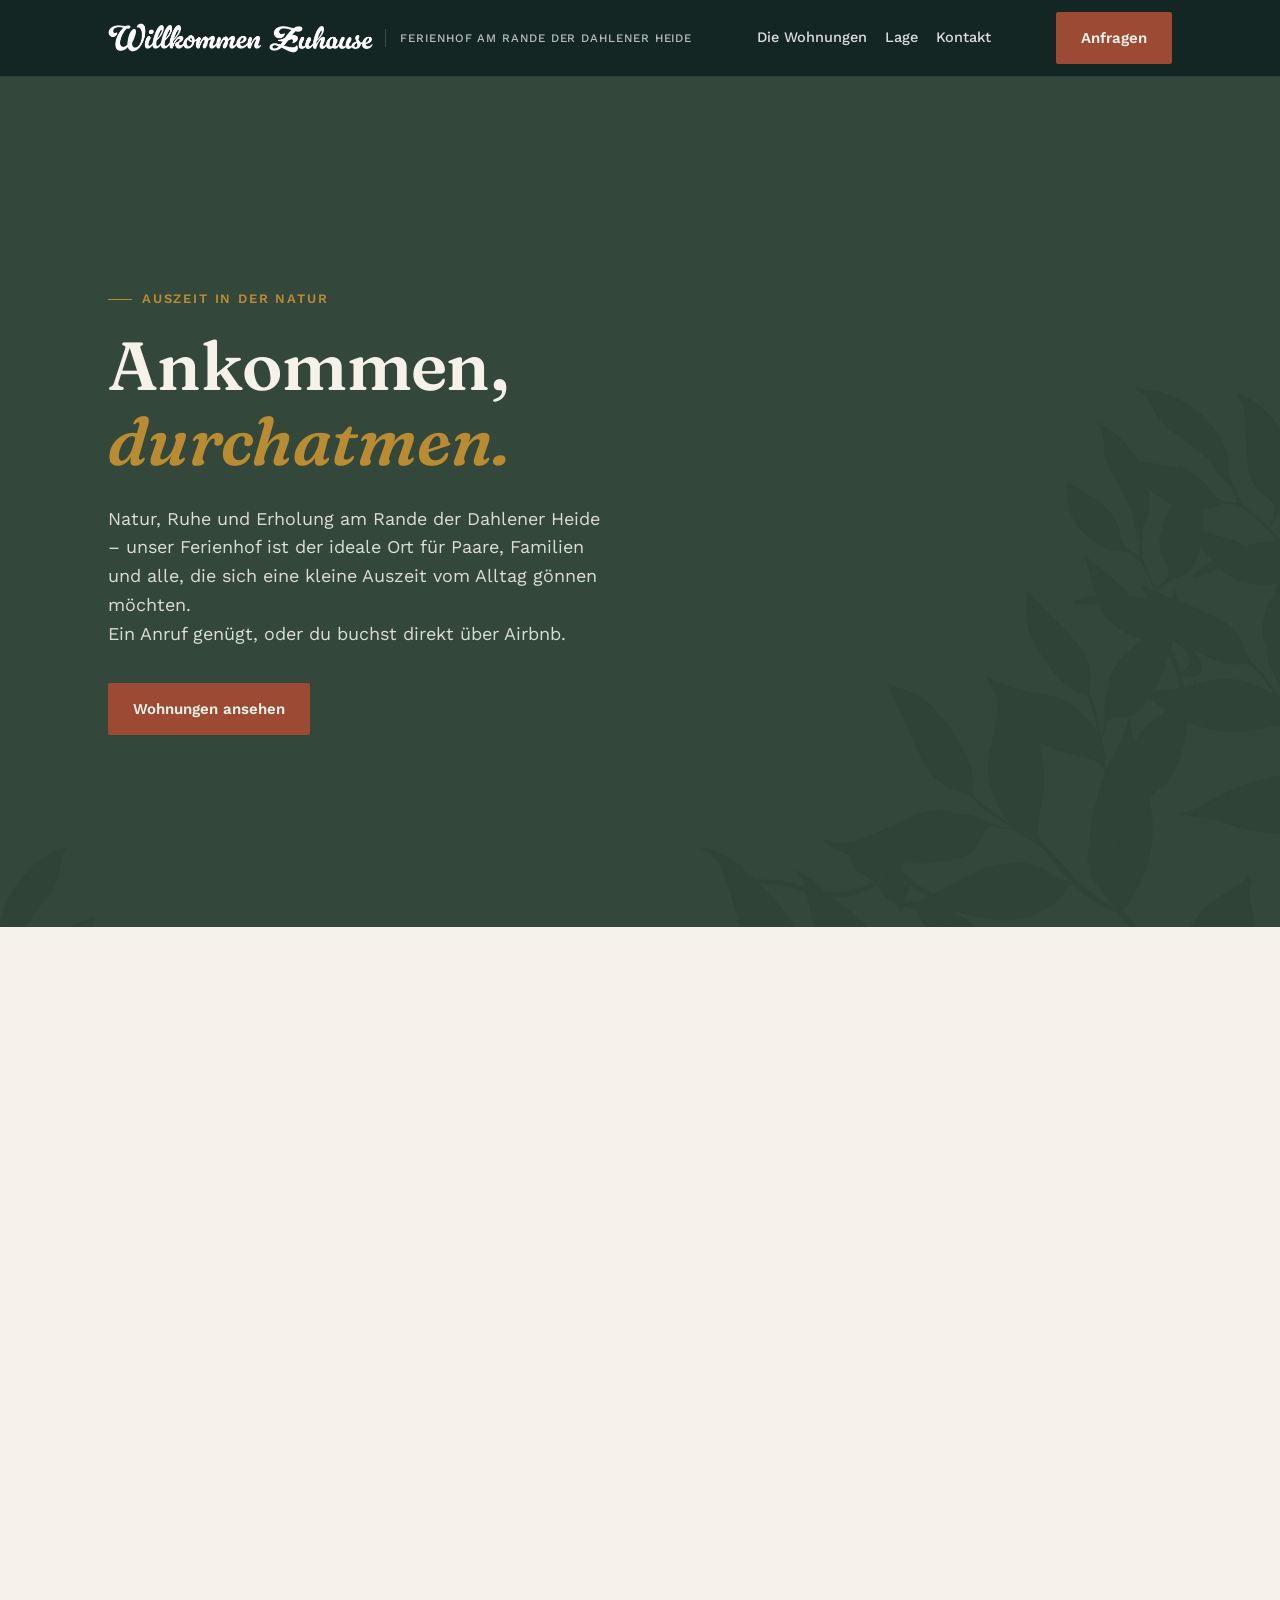
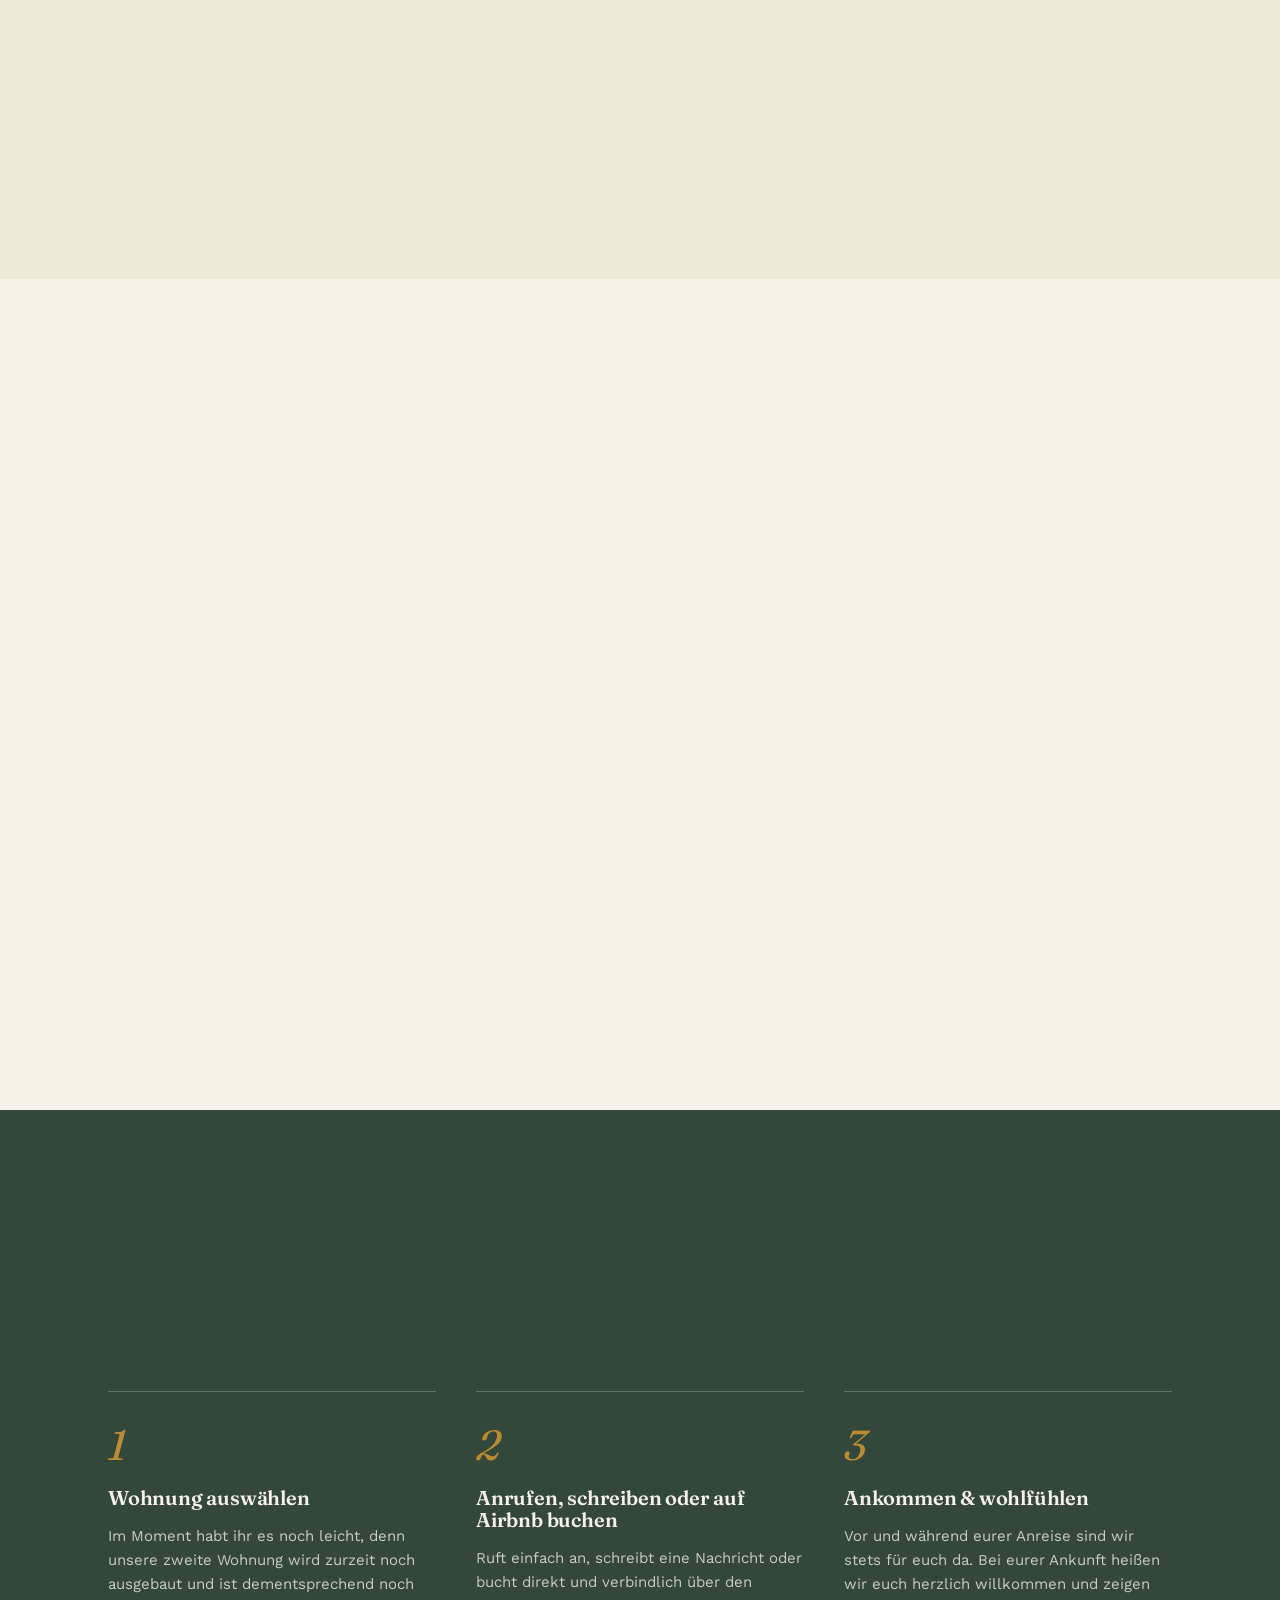
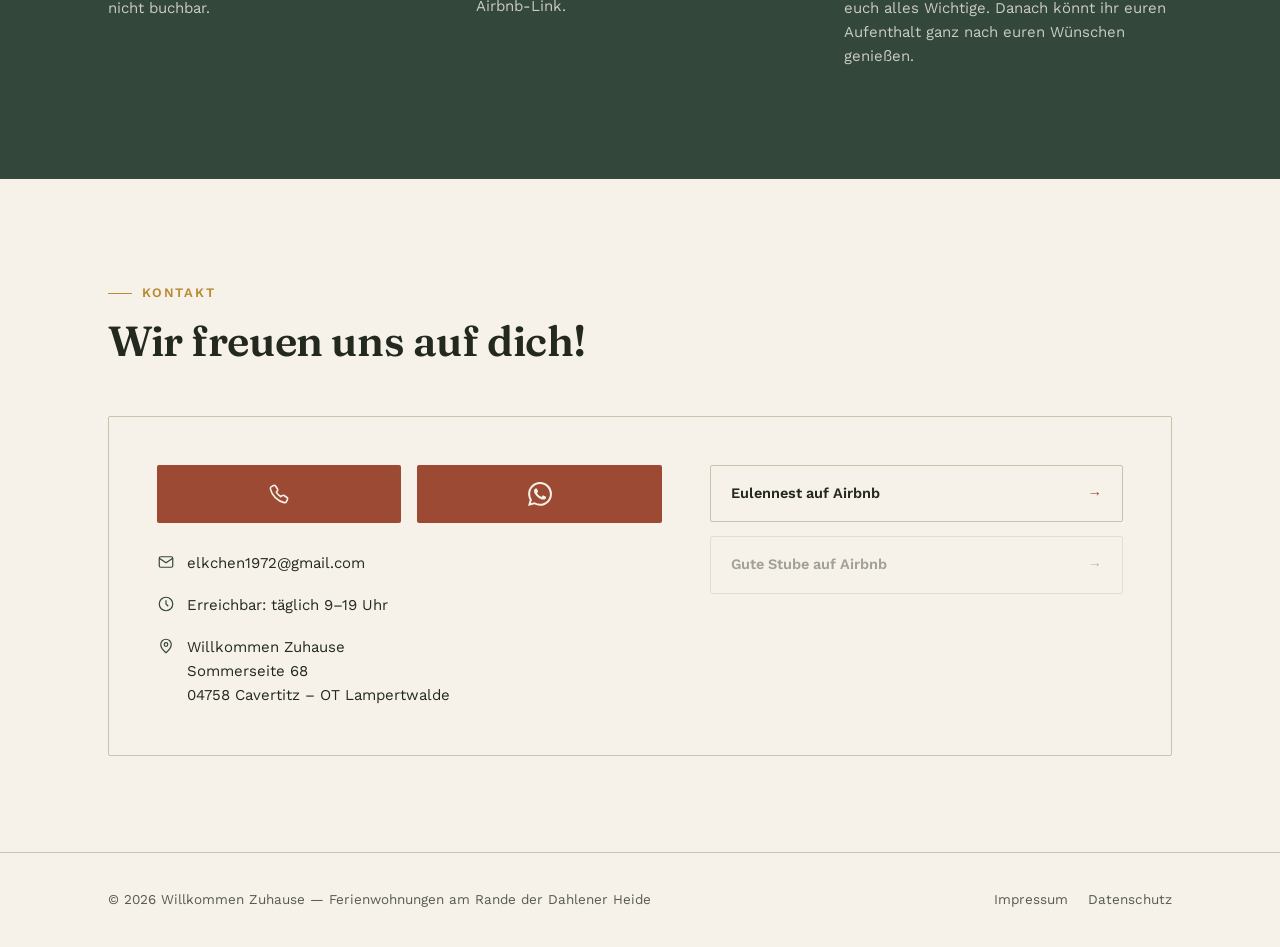
==== index.html @ 88c5a90c "Update index.html" ====
<!doctype html>
<html lang="de">
<head>
<meta charset="UTF-8">
<meta name="viewport" content="width=device-width, initial-scale=1">
<title>Willkommen Zuhause — Ferienhof am Rande der Dahlener Heide</title>
<meta name="description" content="Zwei ruhige Ferienwohnungen am Rande der Dahlener Heide. Anfrage per Telefon oder direkt auf Airbnb buchen.">
<link rel="stylesheet" href="styles.css">
<link rel="preload" as="image" href="leaf-pattern.png">
</head>
<body>

<header class="site-header">
  <div class="wrap">
    <a href="#top" class="brand">
      <img class="brand-mark" src="wz-logo-header.png" alt="Willkommen Zuhause">
      <span class="brand-sub">Ferienhof am Rande der Dahlener Heide</span>
    </a>
    <nav class="main-nav" id="mainNav">
      <a class="nav-link" href="#wohnungen">Die Wohnungen</a>
      <a class="nav-link" href="#umgebung">Lage</a>
      <a class="nav-link" href="#kontakt">Kontakt</a>
    </nav>
    <div class="header-cta">
      <a class="btn btn-primary" href="#kontakt">Anfragen</a>
      <button class="nav-toggle" id="navToggle" aria-label="Menü öffnen" aria-expanded="false" aria-controls="mainNav">
        <span></span><span></span><span></span>
      </button>
    </div>
  </div>
</header>

<section class="hero" id="top">
  <div class="wrap hero-inner">
    <span class="eyebrow">Auszeit in der Natur</span>
    <h1>Ankommen, <em>durchatmen.</em></h1>
    <p class="lead">Natur, Ruhe und Erholung am Rande der Dahlener Heide – unser Ferienhof ist der ideale Ort für Paare, Familien und alle, die sich eine kleine Auszeit vom Alltag gönnen möchten.
      <br> Ein Anruf genügt, oder du buchst direkt über Airbnb.</p>
    <div class="hero-actions">
      <a class="btn btn-primary" href="#wohnungen">Wohnungen ansehen</a>
      <!--
      <a class="btn btn-ghost on-dark" href="tel:+4915733249815">
  <svg
    width="24"
    height="24"
    viewBox="0 0 24 24"
    fill="none"
    stroke="currentColor"
    stroke-width="1.6"
    stroke-linecap="round"
    stroke-linejoin="round"
  >
    <path d="M6.6 3.5 4.4 4.6c-.8.4-1.2 1.3-1 2.2 1.5 6.8 7 12.3 13.8 13.8.9.2 1.8-.2 2.2-1l1.1-2.2a1.5 1.5 0 0 0-.5-1.9l-3-2a1.5 1.5 0 0 0-1.8.1l-1.4 1.1a12.5 12.5 0 0 1-4.5-4.5l1.1-1.4a1.5 1.5 0 0 0 .1-1.8l-2-3a1.5 1.5 0 0 0-1.9-.5Z"/>
  </svg>
</a>
      <a class="btn btn-ghost on-dark" href="https://wa.me/4915733249815" target="_blank">
  <svg
    width="24"
    height="24"
    viewBox="0 0 24 24"
    fill="none"
    stroke="currentColor"
    stroke-width="1.6"
    stroke-linecap="round"
    stroke-linejoin="round"
  >
    <path d="M20 11.5a8 8 0 0 1-11.8 7L4 20l1.5-4.2A8 8 0 1 1 20 11.5Z"/>
    <path d="M9 8.5c.3-.7.6-.7.9-.7h.3c.2 0 .4.1.5.4l.8 1.8c.1.3.1.5-.1.7l-.5.6c.5 1 1.3 1.8 2.3 2.3l.6-.5c.2-.2.4-.2.7-.1l1.8.8c.3.1.4.3.4.5v.3c0 .3 0 .6-.7.9-.4.2-.9.2-1.5 0-1.2-.4-2.4-1.2-3.4-2.2s-1.8-2.2-2.2-3.4c-.2-.6-.2-1.1 0-1.5Z"/>
  </svg>
</a>
      -->
    </div>
  </div>
  <div class="hero-pattern"></div>
</section>

<section id="story">
  <div class="wrap">
    <div class="story-text reveal">
      <span class="eyebrow">Über uns</span>
      <h2>Nah an der Natur, nah am Leben</h2>
      <p>
        Um 1900 ist dieser Dreiseithof im schönen Lampertswalde, am Rande der Dahlener Heide, erbaut worden. Mit viel Liebe zum Detail bewahren wir den ursprünglichen Charakter der alten Gemäuer und verbinden ihn behutsam mit den Annehmlichkeiten der heutigen Zeit.
        <br>Nach einem Spaziergang auf dem Jakobsweg, der direkt bei uns vorbeiführt, kannst du dich von unserer Lehmwandheizung aufwärmen lassen.
        <br>Fühlt euch bei uns in der Natur willkommen, begleitet unser Hofleben mit Hund, Katzen, Pferden, Hühnern und Gans Gretchen.
      </p>
      <p>
        Seit 2020 vermieten wir eine liebevoll eingerichtete Ferienwohnung am Rande der Dahlener Heide. Eine zweite Ferienwohnung befindet sich derzeit im Ausbau und wird schon bald ebenfalls für euch zur Verfügung stehen.
      </p>
    </div>

    <div class="hof-gallery reveal" data-gallery-id="hof">
      <a href="#" data-lightbox-index="0"><img src="hof-ponys_1.jpg" alt="Ponys"></a>
      <a href="#" data-lightbox-index="1"><img src="hof-kaninchen_1.jpg" alt="Wilhelm &amp; Ludwig"></a>
      <a href="#" data-lightbox-index="2"><img src="gans-apfelbaum.jpg" alt="Gretchen"></a>
      <a href="#" data-lightbox-index="3"><img src="hof-hahn_1.jpg" alt="Norbert"></a>
    </div>
<!--
    <div class="story-stats reveal">
      <div class="stat"><b>1</b><span>eigenständige Ferienwohnungen</span></div>
      <div class="stat"><b>[X]</b><span>Jahre Erfahrung als Gastgeber</span></div>
      <div class="stat"><b>10 Min.</b><span>zum Bahnhof</span></div>
      <div class="stat"><b>★ 4,9</b><span>Bewertung auf Airbnb</span></div>
    </div>
-->
  </div>
</section>

<section class="apartments" id="wohnungen">
  <div class="wrap">
    <div class="section-head reveal">
      <span class="eyebrow">Die Wohnungen</span>
      <h2>Wähle dein Zuhause auf Zeit</h2>
      <p>Beide Wohnungen sind unterschiedlich geschnitten und eingerichtet — lese kurz nach, welche besser zu deiner Reise passt.</p>
    </div>

    <!-- WOHNUNG 1 -->
   <div class="has-owl">
      <img class="owl-peek" data-src="eulennest_winken.gif" src="" alt="" aria-hidden="true">
      <article class="apt-card reveal">
      <div class="apt-grid">
        <div class="apt-gallery" data-gallery-id="apt1">
          <a href="#" data-lightbox-index="0"><img src="https://picsum.photos/seed/wohnung1a/700/900" alt="Wohnzimmer Wohnung 1 — Platzhalterfoto, bitte ersetzen"></a>
          <a href="#" data-lightbox-index="1"><img src="https://picsum.photos/seed/wohnung1b/500/440" alt="Küche Wohnung 1 — Platzhalterfoto, bitte ersetzen"></a>
          <a href="#" data-lightbox-index="2"><img src="https://picsum.photos/seed/wohnung1c/500/440" alt="Schlafzimmer Wohnung 1 — Platzhalterfoto, bitte ersetzen"></a>
        </div>
        <div class="apt-body">
          <div class="apt-name-row">
            <h3>Eulennest</h3>
            <!-- <span class="apt-tag">Ruhig gelegen</span> -->
          </div>
          <div class="apt-facts">
            <span class="apt-fact"><svg viewBox="0 0 24 24" fill="none" stroke="currentColor" stroke-width="1.6" stroke-linecap="round" stroke-linejoin="round">
  <path d="M18 7.5a7 7 0 0 0-4-1.25c-3.3 0-5.8 2.3-6.5 5.25H5"/>
  <path d="M5 12h7"/>
  <path d="M5 15h2.5c.7 2.95 3.2 5.25 6.5 5.25A7 7 0 0 0 18 19"/>
</svg>70 €/Nacht</span>
            <span class="apt-fact"><svg viewBox="0 0 24 24" fill="none" stroke-width="1.6"><rect x="3" y="3" width="18" height="18" rx="1"/></svg>[XX] m²</span>
            <span class="apt-fact"><svg viewBox="0 0 24 24" fill="none" stroke-width="1.6"><circle cx="12" cy="8" r="3.2"/><path d="M4 20c0-4.4 3.6-7 8-7s8 2.6 8 7"/></svg>bis zu 5 Gäste</span>
            <span class="apt-fact"><svg viewBox="0 0 24 24" fill="none" stroke-width="1.6"><path d="M3 18v-6a3 3 0 013-3h12a3 3 0 013 3v6"/><path d="M3 12V6M21 18v2M3 18v2"/></svg>2 Schlafzimmer</span>
          </div>
<p class="apt-desc">Beehrt unsere Hofeule Euphemia mit eurer Anwesenheit und kehrt ein in ihr kuscheliges Nest!<br><br>
            Auf 40 m² im ersten Obergeschoss erwartet euch das gemütliche Eulennest. Darin können idealerweise bis zu vier Personen ein behagliches Plätzchen finden und zur Ruhe kommen.
            Sollte sich noch ein kleiner Gast dazugesellen oder ein zusätzliches Schlafplätzchen benötigt werden, lassen sich nach Bedarf eine weitere Liege sowie ein Kinderbett aufstellen.<span class="desc-more" hidden><br>
            In unserer voll ausgestatteten Landhausküche findet ihr alles, was ihr für euren Aufenthalt braucht.
            Das Badezimmer verwöhnt euch mit einer begehbaren Dusche und wohlig warmer Fußbodenheizung.</span></p>
<button class="read-more" type="button" aria-expanded="false">Weiterlesen</button>
          <div class="apt-amenities">
            <span><svg viewBox="0 0 24 24" fill="none" stroke-width="1.6"><path d="M2 8.5a15 15 0 0120 0M5.5 12a10 10 0 0113 0M9 15.5a5 5 0 016 0"/><circle cx="12" cy="19" r="1"/></svg>WLAN</span>
            <span><svg viewBox="0 0 24 24" fill="none" stroke-width="1.6"><path d="M4 21V9l8-6 8 6v12"/><path d="M9 21v-6h6v6"/></svg>Eigene Küche</span>
            <span><svg viewBox="0 0 24 24" fill="none" stroke-width="1.6"><rect x="2" y="10" width="20" height="8" rx="2"/><circle cx="7" cy="18" r="1.6"/><circle cx="17" cy="18" r="1.6"/></svg>Parkplatz</span>
            <span><svg viewBox="0 0 24 24" fill="none" stroke-width="1.6"><path d="M12 20s-7-4.4-7-9.5A4.5 4.5 0 0112 7a4.5 4.5 0 017 3.5C19 15.6 12 20 12 20z"/></svg>Haustiere auf Anfrage</span>
          </div>
          <div class="apt-actions">
            <a class="btn btn-primary" href="#kontakt">Jetzt anfragen</a>
            <a class="btn btn-ghost" href="https://www.airbnb.at/rooms/1266450521807922156" target="_blank" rel="noopener">Auf Airbnb ansehen</a>
          </div>
               </div>
      </div>
      </article>
    </div>

    <!-- WOHNUNG 2 -->
    <article class="apt-card reveal">
      <div class="apt-grid">
        <div class="apt-gallery" data-gallery-id="apt2">
          <a href="#" data-lightbox-index="0"><img src="gute-stube_schlafzimmer_b.jpg" alt="Gute Stube - Schlafzimmer"></a>
          <a href="#" data-lightbox-index="1"><img src="gute-stube_wohnküche_b.jpg" alt="Gute Stube - Wohnküche"></a>
          <a href="#" data-lightbox-index="2"><img src="gute-stube_benni_1.jpg" alt="Gute Stube - Benni"></a>
        </div>
        <div class="apt-body">
          <div class="apt-name-row">
            <h3>Gute Stube</h3>
            <!-- <span class="apt-tag">Familienfreundlich</span> -->
          </div>
          <div class="apt-facts">
            <span class="apt-fact"><svg viewBox="0 0 24 24" fill="none" stroke-width="1.6"><rect x="3" y="3" width="18" height="18" rx="1"/></svg>[XX] m²</span>
            <span class="apt-fact"><svg viewBox="0 0 24 24" fill="none" stroke-width="1.6"><circle cx="12" cy="8" r="3.2"/><path d="M4 20c0-4.4 3.6-7 8-7s8 2.6 8 7"/></svg>bis zu [X] Gäste</span>
            <span class="apt-fact"><svg viewBox="0 0 24 24" fill="none" stroke-width="1.6"><path d="M3 18v-6a3 3 0 013-3h12a3 3 0 013 3v6"/><path d="M3 12V6M21 18v2M3 18v2"/></svg>[X] Schlafzimmer</span>
          </div>
          <p class="apt-desc">Hier im Erdgeschoss wird die Gute Stube entstehen, ehemalige Milchküche des Hofes.<br>
              In dieser Wohnung werdet ihr die ursprünglichen Gewölbe und Lehmdecken bestaunen und in vergangene Zeiten eintauchen können.</p>
          <!--
          <p>
            Taucht ein in die vergangenen Zeiten. 
Unser  großes Schlafzimmer, ebenfalls wie der Hof aus den Jahren um 1900, entführt euch in erholsame Nächte.
Am Morgen findet ihr euch im uriger Bad wieder, hier könnt ihr den Tag inmitten naturbelassener Schieferwände beginnen.
Die Wohnküche bietet viel Platz zum Kochen oder für ein einfaches Beisammensein.
Ein großes 120cm breites Bett sowie zwei 70cm breite Betten stehen euch im Kinderzimmer zur Verfügung.
          </p>
          -->
          <div class="apt-amenities">
            <span><svg viewBox="0 0 24 24" fill="none" stroke-width="1.6"><path d="M2 8.5a15 15 0 0120 0M5.5 12a10 10 0 0113 0M9 15.5a5 5 0 016 0"/><circle cx="12" cy="19" r="1"/></svg>WLAN</span>
            <span><svg viewBox="0 0 24 24" fill="none" stroke-width="1.6"><path d="M4 21V9l8-6 8 6v12"/><path d="M9 21v-6h6v6"/></svg>Eigene Küche</span>
            <span><svg viewBox="0 0 24 24" fill="none" stroke-width="1.6"><rect x="2" y="10" width="20" height="8" rx="2"/><circle cx="7" cy="18" r="1.6"/><circle cx="17" cy="18" r="1.6"/></svg>Parkplatz</span>
            <span><svg viewBox="0 0 24 24" fill="none" stroke-width="1.6"><path d="M4 4h16v12H4z"/><path d="M8 20h8M10 16v4M14 16v4"/></svg>TV</span>
          </div>
          <div class="apt-name-row">
            <span class="apt-tag">Bald verfügbar</span>
          </div>
          <!--
          <div class="apt-actions">
            <a class="btn btn-primary" href="tel:+49XXXXXXXXXX">Anrufen &amp; anfragen</a>
            <a class="btn btn-ghost" href="https://www.airbnb.de/rooms/XXXXXXXX" target="_blank" rel="noopener">Auf Airbnb ansehen</a>
          </div>
          -->
        </div>
      </div>
    </article>
  </div>
</section>

<section id="umgebung">
  <div class="wrap">
    <div class="section-head reveal">
      <span class="eyebrow">Lage</span>
      <h2>Was Gäste in der Nähe erwartet</h2>
      <p>Unser Ferienhof liegt idyllisch in Lampertswalde bei Cavertitz, am Rande der Dahlener Heide. Die ruhige ländliche Umgebung bietet viel Natur,
        schöne Spazier- und Radwege und zahlreiche Ausflugsziele für Familien, Naturfreunde und Kulturinteressierte.</p>
       <p>Die passenden Fahrräder stellen wir euch gerne zur Verfügung.
          So lässt sich die Umgebung bequem und entspannt mit dem Fahrrad erkunden.</p>
    </div>
    <div class="umgebung-list">
      <div class="umgebung-item reveal">
        <span class="num">Nah</span>
        <h3>Schlosspark Lampertswalde</h3>
        <p>Nur wenige Minuten mit dem Fahrrad vom Ferienhof entfernt befindet sich der Schlosspark Lampertswalde.
          Die gepflegte Parkanlage rund um den ehemaligen Rittersitz lädt zu einem gemütlichen Spaziergang ein.
          Ein Rundweg führt um den historischen Schlossteich. Im Park gibt es außerdem alte, beeindruckende Bäume und ein Burgcafé.</p>
      </div>
      <div class="umgebung-item reveal">
        <span class="num">Natur</span>
        <h3>Dahlener Heide & Radwege</h3>
        <p>Die Dahlener Heide beginnt praktisch vor der Haustür und bietet zahlreiche Möglichkeiten zum Wandern und Radfahren.
          Die Region verfügt über ein gut ausgebautes und ausgeschildertes Netz an Rad- und Wanderwegen.</p>
      </div>
      <div class="umgebung-item reveal">
        <span class="num">Anreise</span>
        <h3>Gut erreichbar</h3>
        <p>Unser Ferienhof ist gut mit Auto und öffentlichen Verkehrsmitteln erreichbar.
          Die Bushaltestelle befindet sich direkt vor der Tür, der Bahnhof Dahlen ist nur wenige Kilometer entfernt.
          Mit dem Auto erreichen Sie uns bequem über die A14, anschließend über die B6 bzw. B182 in Richtung Lampertswalde.
          Parkplätze stehen direkt am Ferienhof zur Verfügung.</p>
      </div>
    </div>
  </div>
</section>

<section class="steps">
  <div class="wrap">
    <div class="section-head reveal">
      <span class="eyebrow">So einfach geht's</span>
      <h2>Kein Formular, keine Wartezeit</h2>
      <p>Buchen läuft bei uns unkompliziert — auf einem von drei Wegen.</p>
    </div>
    <div class="step-row">
      <div class="step reveal">
        <div class="step-index">1</div>
        <h3>Wohnung auswählen</h3>
        <p>Im Moment habt ihr es noch leicht, denn unsere zweite Wohnung wird zurzeit noch ausgebaut und ist dementsprechend noch nicht buchbar.</p>
      </div>
      <div class="step reveal">
        <div class="step-index">2</div>
        <h3>Anrufen, schreiben oder auf Airbnb buchen</h3>
        <p>Ruft einfach an, schreibt eine Nachricht oder bucht direkt und verbindlich über den Airbnb-Link.</p>
      </div>
      <div class="step reveal">
        <div class="step-index">3</div>
        <h3>Ankommen &amp; wohlfühlen</h3>
        <p>Vor und während eurer Anreise sind wir stets für euch da. Bei eurer Ankunft heißen wir euch herzlich willkommen und zeigen euch alles Wichtige. Danach könnt ihr euren Aufenthalt ganz nach euren Wünschen genießen.</p>
      </div>
    </div>
  </div>
</section>

<section id="kontakt">
  <div class="wrap">
    <div class="section-head reveal">
      <span class="eyebrow">Kontakt</span>
      <h2>Wir freuen uns auf dich!</h2>
    </div>
    <div class="kontakt-box reveal">
      <div>
        <div class="kontakt-icons">
        <a class="btn btn-primary" href="tel:+4915733249815">
  <svg
    width="24"
    height="24"
    viewBox="0 0 24 24"
    fill="none"
    stroke="currentColor"
    stroke-width="1.6"
    stroke-linecap="round"
    stroke-linejoin="round"
    aria-hidden="true"
  >
    <path d="M6.6 3.5 4.4 4.6c-.8.4-1.2 1.3-1 2.2 1.5 6.8 7 12.3 13.8 13.8.9.2 1.8-.2 2.2-1l1.1-2.2a1.5 1.5 0 0 0-.5-1.9l-3-2a1.5 1.5 0 0 0-1.8.1l-1.4 1.1a12.5 12.5 0 0 1-4.5-4.5l1.1-1.4a1.5 1.5 0 0 0 .1-1.8l-2-3a1.5 1.5 0 0 0-1.9-.5Z"/>
  </svg>
</a>
        <a class="btn btn-primary" href="https://wa.me/4915733249815" target="_blank">
<svg width="24" height="24" viewBox="0 0 24 24" fill="currentColor">
    <path d="M17.472 14.382c-.297-.149-1.758-.867-2.03-.967-.273-.099-.471-.148-.67.15-.197.297-.767.966-.94 1.164-.173.199-.347.223-.644.075-.297-.15-1.255-.463-2.39-1.475-.883-.788-1.48-1.761-1.653-2.059-.173-.297-.018-.458.13-.606.134-.133.298-.347.446-.52.149-.174.198-.298.298-.497.099-.198.05-.371-.025-.52-.075-.149-.669-1.612-.916-2.207-.242-.579-.487-.5-.669-.51-.173-.008-.371-.01-.57-.01-.198 0-.52.074-.792.372-.272.297-1.04 1.016-1.04 2.479 0 1.462 1.065 2.875 1.213 3.074.149.198 2.096 3.2 5.077 4.487.709.306 1.262.489 1.694.625.712.227 1.36.195 1.871.118.571-.085 1.758-.719 2.006-1.413.248-.694.248-1.289.173-1.413-.074-.124-.272-.198-.57-.347m-5.421 7.403h-.004a9.87 9.87 0 01-5.031-1.378l-.361-.214-3.741.982.998-3.648-.235-.374a9.86 9.86 0 01-1.51-5.26c.001-5.45 4.436-9.884 9.888-9.884 2.64 0 5.122 1.03 6.988 2.898a9.825 9.825 0 012.893 6.994c-.003 5.45-4.437 9.884-9.885 9.884m8.413-18.297A11.815 11.815 0 0012.05 0C5.495 0 .16 5.335.157 11.892c0 2.096.547 4.142 1.588 5.945L.057 24l6.305-1.654a11.882 11.882 0 005.683 1.448h.005c6.554 0 11.89-5.335 11.893-11.893a11.821 11.821 0 00-3.48-8.413Z"/>
  </svg>
</a>
      </div>
        <div class="kontakt-detail">
          <svg viewBox="0 0 24 24" fill="none" stroke="#33473A" stroke-width="1.6"><rect x="3" y="5" width="18" height="14" rx="2"/><path d="M3 7l9 6 9-6"/></svg>
          <span>elkchen1972@gmail.com</span>
        </div>
        <div class="kontakt-detail">
          <svg viewBox="0 0 24 24" fill="none" stroke="#33473A" stroke-width="1.6"><circle cx="12" cy="12" r="9"/><path d="M12 7v5l3 3"/></svg>
          <span>Erreichbar: täglich 9–19 Uhr</span>
        </div>
        <div class="kontakt-detail">
          <svg viewBox="0 0 24 24" fill="none" stroke="#33473A" stroke-width="1.6"><path d="M12 21s-7-6-7-11a7 7 0 0114 0c0 5-7 11-7 11z"/><circle cx="12" cy="10" r="2.4"/></svg>
          <span>
            Willkommen Zuhause<br>
            Sommerseite 68<br>
            04758 Cavertitz – OT Lampertwalde
          </span>
        </div>
      </div>
      <div class="kontakt-airbnbs">
        <a class="airbnb-link" href="https://www.airbnb.at/rooms/1266450521807922156" target="_blank" rel="noopener">Eulennest auf Airbnb <span class="arrow">→</span></a>
        <a class="airbnb-link" href="https://www.airbnb.de/rooms/XXXXXXXX" target="_blank" rel="noopener" style="opacity:0.4; pointer-events:none; cursor:default;" aria-disabled="true">Gute Stube auf Airbnb <span class="arrow">→</span></a>
      </div>
    </div>
  </div>
</section>

<footer>
  <div class="wrap">
    <span>© <span id="year"></span> Willkommen Zuhause — Ferienwohnungen am Rande der Dahlener Heide</span>
    <nav>
      <a href="impressum.html">Impressum</a>
      <a href="datenschutz.html">Datenschutz</a>
    </nav>
  </div>
</footer>

<!-- Lightbox für die Foto-Galerien -->
<div class="lightbox" id="lightbox" aria-hidden="true">
  <button class="lightbox-close" id="lightboxClose" aria-label="Schließen">✕</button>
  <button class="lightbox-arrow lightbox-prev" id="lightboxPrev" aria-label="Vorheriges Bild">‹</button>
  <img class="lightbox-img" id="lightboxImg" src="" alt="">
  <button class="lightbox-arrow lightbox-next" id="lightboxNext" aria-label="Nächstes Bild">›</button>
  <div class="lightbox-counter" id="lightboxCounter"></div>
</div>

<script>
  // Bilder pro Wohnung für die Lightbox. Die ersten 3 entsprechen den Rasterbildern,
  // alle weiteren sind zusätzliche Fotos, die NUR beim Durchswipen in der Lightbox erscheinen.
  var galleryImages = {
    apt1: [
      "https://picsum.photos/seed/wohnung1a/1400/1000",
      "https://picsum.photos/seed/wohnung1b/1400/1000",
      "https://picsum.photos/seed/wohnung1c/1400/1000",
      "https://picsum.photos/seed/wohnung1d/1400/1000",
      "https://picsum.photos/seed/wohnung1e/1400/1000",
      "https://picsum.photos/seed/wohnung1f/1400/1000"
    ],
    apt2: [
      "gute-stube_schlafzimmer_b.jpg",
      "gute-stube_wohnküche_b.jpg",
      "gute-stube_benni_1.jpg",
      "gute-stube_schrank-mit-lampe_b.jpg",
      "gute-stube_dusche_b.jpg"
    ],
    hof: [
      "hof-ponys_1.jpg",
      "hof-kaninchen_1.jpg",
      "gans-apfelbaum.jpg",
      "hof-hahn_1.jpg",
      "hof-ponys_2.jpg",
      "huhn-apfelbaum.jpg"
    ]
  };
</script>
<script src="script.js"></script>
<script>document.getElementById('year').textContent = new Date().getFullYear();</script>
</body>
</html>
---- styles.css ----
/* ============================================================
   Willkommen Zuhause — Ferienwohnungen Website
   Farbpalette:
   --paper   #F6F2E9  warmes Off-White (Hintergrund)
   --ink     #23291F  tiefes Schiefergrün-Schwarz (Text)
   --forest  #33473A  dunkles Waldgrün (Flächen, Header)
   --gold    #B98B33  gedecktes Bernstein-Gold (Akzent)
   --brick   #9C4A34  gedeckter Ziegelrot-Ton (CTA)
   --line    #C9C2AF  Trennlinien
   Typografie: "Fraunces" (Display, charaktervoll) + "Work Sans" (Fließtext/Utility)
   ============================================================ */

@font-face {
  font-family: 'Fraunces';
  font-style: normal;
  font-display: swap;
  font-weight: 100 900;
  src: url('fonts/fraunces-latin-wght-normal.woff2') format('woff2-variations');
}
@font-face {
  font-family: 'Fraunces';
  font-style: italic;
  font-display: swap;
  font-weight: 100 900;
  src: url('fonts/fraunces-latin-wght-italic.woff2') format('woff2-variations');
}
@font-face {
  font-family: 'Work Sans';
  font-style: normal;
  font-display: swap;
  font-weight: 100 900;
  src: url('fonts/work-sans-latin-wght-normal.woff2') format('woff2-variations');
}

:root {
  --paper: #F6F2E9;
  --paper-dim: #EFE9DA;
  --ink: #23291F;
  --forest: #33473A;
  --forest-dark: #263329;
  --header-green: #142623;
  --header-text: #FFFFFF;
  --gold: #B98B33;
  --brick: #9C4A34;
  --brick-dark: #7E3B29;
  --line: #C9C2AF;
  --radius: 2px;
}

* { box-sizing: border-box; }

html {
  scroll-behavior: smooth;
  overflow-x: hidden;
  width: 100%;
}

body {
  overflow-x: hidden;
  width: 100%;
}

@media (prefers-reduced-motion: reduce) {
  html { scroll-behavior: auto; }
  * { animation: none !important; transition: none !important; }
}

body {
  margin: 0;
  background: var(--paper);
  color: var(--ink);
  font-family: 'Work Sans', sans-serif;
  font-size: 17px;
  line-height: 1.6;
  -webkit-font-smoothing: antialiased;
}

h1, h2, h3 {
  font-family: 'Fraunces', serif;
  font-weight: 600;
  line-height: 1.1;
  margin: 0 0 0.4em 0;
  letter-spacing: -0.01em;
}

a { color: inherit; }

img { max-width: 100%; display: block; }

.wrap {
  max-width: 1120px;
  margin: 0 auto;
  padding: 0 28px;
}

.eyebrow {
  font-family: 'Work Sans', sans-serif;
  font-weight: 600;
  font-size: 13px;
  letter-spacing: 0.14em;
  text-transform: uppercase;
  color: var(--gold);
  display: inline-flex;
  align-items: center;
  gap: 10px;
}
.eyebrow::before {
  content: "";
  width: 24px;
  height: 1px;
  background: var(--gold);
  display: inline-block;
}

/* ---------- Buttons ---------- */
.btn {
  display: inline-flex;
  align-items: center;
  gap: 10px;
  font-family: 'Work Sans', sans-serif;
  font-weight: 600;
  font-size: 15px;
  padding: 13px 24px;
  border-radius: var(--radius);
  border: 1px solid transparent;
  cursor: pointer;
  text-decoration: none;
  transition: transform 0.15s ease, background 0.15s ease, border-color 0.15s ease;
}
.btn:hover { transform: translateY(-1px); }
.btn-primary {
  background: var(--brick);
  color: var(--paper);
}
.btn-primary:hover { background: var(--brick-dark); }
.btn-ghost {
  background: transparent;
  border-color: currentColor;
  color: inherit;
}
.btn-ghost:hover { background: rgba(0,0,0,0.05); }
.btn-ghost.on-dark:hover { background: rgba(255,255,255,0.08); }

/* ---------- Header ---------- */
.site-header {
  position: sticky;
  top: 0;
  z-index: 50;
  background: var(--header-green);
  border-bottom: 1px solid rgba(255,255,255,0.1);
}
.site-header .wrap {
  display: flex;
  align-items: center;
  justify-content: space-between;
  height: 76px;
}
.brand {
  display: flex;
  align-items: center;
  gap: 12px;
  text-decoration: none;
  color: var(--header-text);
}
.brand-mark { height: 30px; width: auto; flex-shrink: 0; }
.brand-sub {
  font-family: 'Work Sans', sans-serif;
  font-weight: 500;
  font-size: 11.5px;
  letter-spacing: 0.08em;
  text-transform: uppercase;
  color: var(--header-text);
  opacity: 0.7;
  padding-left: 14px;
  border-left: 1px solid rgba(255,255,255,0.25);
  white-space: nowrap;
}
@media (max-width: 1100px) {
  .brand-sub { display: none; }
}
.header-cta { display: flex; align-items: center; gap: 14px; }

.nav-toggle {
  display: none;
  flex-direction: column;
  justify-content: center;
  gap: 5px;
  width: 34px;
  height: 34px;
  background: none;
  border: none;
  padding: 0;
  cursor: pointer;
  flex-shrink: 0;
}
.nav-toggle span {
  display: block;
  width: 100%;
  height: 2px;
  background: var(--header-text);
  border-radius: 2px;
  transition: transform 0.2s ease, opacity 0.2s ease;
}
.nav-toggle[aria-expanded="true"] span:nth-child(1) { transform: translateY(7px) rotate(45deg); }
.nav-toggle[aria-expanded="true"] span:nth-child(2) { opacity: 0; }
.nav-toggle[aria-expanded="true"] span:nth-child(3) { transform: translateY(-7px) rotate(-45deg); }

nav.main-nav {
  display: flex;
  align-items: center;
  gap: 18px;
}
nav.main-nav a.nav-link {
  font-size: 14.5px;
  font-weight: 500;
  text-decoration: none;
  color: var(--header-text);
  opacity: 0.85;
}
nav.main-nav a.nav-link:hover { opacity: 1; }

/* ---------- Mobiles Menü ---------- */
@media (max-width: 900px) {
  .nav-toggle { display: flex; }
  .header-cta .btn-primary { display: none; }

  nav.main-nav {
    position: absolute;
    top: 76px;
    left: 0;
    right: 0;
    background: var(--header-green);
    flex-direction: column;
    align-items: stretch;
    gap: 0;
    max-height: 0;
    overflow: hidden;
    border-bottom: 1px solid rgba(255,255,255,0.12);
    transition: max-height 0.28s ease;
  }
  nav.main-nav.is-open {
    max-height: 260px;
  }
  nav.main-nav a.nav-link {
    padding: 16px 28px;
    border-top: 1px solid rgba(255,255,255,0.08);
    opacity: 1;
  }
}

/* ---------- Hero ---------- */
.hero {
  position: relative;
  background: var(--forest);
  color: var(--paper);
  overflow: hidden;
}
.hero-inner {
  position: relative;
  z-index: 2;
  padding-top: 108px;
  padding-bottom: 96px;
}
.hero h1 {
  font-size: clamp(40px, 6vw, 68px);
  color: var(--paper);
  max-width: 15ch;
  margin-top: 18px;
}
.hero h1 em {
  font-style: italic;
  color: var(--gold);
}
.hero p.lead {
  max-width: 46ch;
  font-size: 18px;
  opacity: 0.88;
  margin: 20px 0 34px;
}
.hero .hero-actions { display: flex; gap: 14px; flex-wrap: wrap; }
/*.hero-actions .btn-primary {
  padding: 18px 34px;
  font-size: 16.5px;
}*/
.hero .eyebrow { color: var(--gold); }

/* ---------- Sections ---------- */
section { padding: 96px 0; }
@media (max-width: 640px) {
  section { padding: 64px 0; }
  .wrap { padding: 0 20px; }
    .hero { min-height: calc(100dvh - 76px); display: flex; align-items: center; }
  .hero-inner { padding-top: 32px; padding-bottom: 32px; }
  .hero .eyebrow { font-size: 12px; }
  .hero h1 { font-size: clamp(30px, 9vw, 40px); margin-top: 12px; }
  .hero p.lead { font-size: 15.5px; margin: 14px 0 22px; }
  .hero .hero-actions { gap: 10px; }
  .apt-body { padding: 28px 24px; }
  .kontakt-box { padding: 28px 22px; }
}
.section-head {
  max-width: 60ch;
  margin-bottom: 52px;
}
.section-head h2 { font-size: clamp(30px, 4vw, 42px); margin-top: 14px; }
.section-head p { font-size: 17px; opacity: 0.82; margin-top: 12px; }

.reveal {
  opacity: 0;
  transform: translateY(18px);
  transition: opacity 0.7s ease, transform 0.7s ease;
}
.reveal.is-visible { opacity: 1; transform: translateY(0); }

/* ---------- Intro / Story ---------- */
.story-text { max-width: 68ch; margin-bottom: 52px; }
.story-text h2 { margin-top: 14px; }
.story-text p { font-size: 17.5px; }

.hof-gallery {
  display: grid;
  grid-template-columns: repeat(4, 1fr);
  gap: 14px;
  margin-bottom: 56px;
}
.hof-gallery a {
  display: block;
  aspect-ratio: 1 / 1;
  overflow: hidden;
  border-radius: 2px;
  cursor: pointer;
}
.hof-gallery img {
  width: 100%;
  height: 100%;
  object-fit: cover;
  transition: transform 0.35s ease;
}
.hof-gallery a:hover img { transform: scale(1.05); }
@media (max-width: 760px) {
  .hof-gallery { grid-template-columns: repeat(2, 1fr); gap: 10px; }
}

.story-stats { display: grid; grid-template-columns: repeat(4, 1fr); gap: 24px; }
.stat { border-top: 1px solid var(--line); padding-top: 14px; }
.stat b { font-family: 'Fraunces', serif; font-size: 30px; display: block; color: var(--forest); }
.stat span { font-size: 13.5px; opacity: 0.75; }
@media (max-width: 760px) { .story-stats { grid-template-columns: 1fr 1fr; } }

/* ---------- Apartment cards ---------- */
.apartments { background: var(--paper-dim); }
.apt-card {
  background: var(--paper);
  border: 1px solid var(--line);
  border-radius: var(--radius);
  overflow: hidden;
  margin-bottom: 40px;
}
.apt-card:last-child { margin-bottom: 0; }
.apt-grid {
  display: grid;
  grid-template-columns: 1fr 1fr;
}
@media (max-width: 860px) { .apt-grid { grid-template-columns: 1fr; } }

.apt-gallery {
  display: grid;
  grid-template-columns: 1fr 1fr;
  grid-template-rows: 1fr 1fr;
  gap: 3px;
  background: var(--line);
  min-height: 340px;
}
.apt-gallery img { width: 100%; height: 100%; object-fit: cover; }
.apt-gallery a:first-child { grid-row: span 2; }
.apt-gallery a { cursor: pointer; }

/* ---------- Lightbox ---------- */
.lightbox {
  position: fixed;
  inset: 0;
  background: rgba(15, 20, 17, 0.95);
  display: flex;
  align-items: center;
  justify-content: center;
  z-index: 300;
  opacity: 0;
  pointer-events: none;
  transition: opacity 0.25s ease;
}
.lightbox.is-open {
  opacity: 1;
  pointer-events: auto;
}
.lightbox-img {
  max-width: 88vw;
  max-height: 82vh;
  object-fit: contain;
  border-radius: 2px;
  box-shadow: 0 20px 60px rgba(0,0,0,0.5);
}
.lightbox-close,
.lightbox-arrow {
  position: absolute;
  background: rgba(255,255,255,0.08);
  border: 1px solid rgba(255,255,255,0.3);
  color: var(--paper);
  cursor: pointer;
  border-radius: 50%;
  display: flex;
  align-items: center;
  justify-content: center;
  transition: background 0.15s ease;
}
.lightbox-close:hover,
.lightbox-arrow:hover { background: rgba(255,255,255,0.18); }
.lightbox-close {
  top: 20px;
  right: 20px;
  width: 42px;
  height: 42px;
  font-size: 18px;
}
.lightbox-arrow {
  top: 50%;
  transform: translateY(-50%);
  width: 50px;
  height: 50px;
  font-size: 28px;
}
.lightbox-prev { left: 16px; }
.lightbox-next { right: 16px; }
.lightbox-counter {
  position: absolute;
  bottom: 22px;
  left: 50%;
  transform: translateX(-50%);
  color: var(--paper);
  font-family: 'Work Sans', sans-serif;
  font-size: 13.5px;
  letter-spacing: 0.05em;
  opacity: 0.8;
}
@media (max-width: 640px) {
  .lightbox-arrow { display: none; }
}

.apt-body { padding: 36px 40px; display: flex; flex-direction: column; }
.apt-name-row { display: flex; align-items: baseline; justify-content: space-between; gap: 12px; flex-wrap: wrap; }
.apt-body h3 { font-size: 27px; }
.apt-tag {
  display: inline-flex;
  align-items: center;
  font-size: 15px;
  font-weight: 600;
  color: var(--brick);
  border: 1px solid var(--brick);
  border-radius: var(--radius);
  padding: 13px 24px;
  white-space: nowrap;
  flex-shrink: 0;
}
.apt-facts {
  display: flex;
  flex-wrap: wrap;
  gap: 18px;
  margin: 18px 0 6px;
  padding: 16px 0;
  border-top: 1px solid var(--line);
  border-bottom: 1px solid var(--line);
}
.apt-fact { display: flex; align-items: center; gap: 8px; font-size: 14.5px; }
.apt-fact svg { width: 18px; height: 18px; stroke: var(--forest); flex-shrink: 0; }
.apt-desc { font-size: 15.5px; opacity: 0.88; margin: 18px 0; }
.apt-amenities { display: flex; flex-wrap: wrap; gap: 10px 18px; margin-bottom: 22px; }
.apt-amenities span { font-size: 13.5px; display: flex; align-items: center; gap: 6px; opacity: 0.85; }
.apt-amenities svg { width: 15px; height: 15px; stroke: var(--gold); }
.apt-actions { display: flex; gap: 12px; margin-top: auto; flex-wrap: wrap; }

/* ---------- Umgebung ---------- */
.umgebung-list { display: grid; grid-template-columns: repeat(3, 1fr); gap: 30px; }
@media (max-width: 860px) { .umgebung-list { grid-template-columns: 1fr; } }
.umgebung-item .num {
  font-family: 'Fraunces', serif;
  font-style: italic;
  font-size: 15px;
  color: var(--gold);
}
.umgebung-item h3 { font-size: 20px; margin-top: 6px; }
.umgebung-item p { font-size: 15px; opacity: 0.8; }

/* ---------- Ablauf / Steps ---------- */
.steps { background: var(--forest); color: var(--paper); }
.steps .section-head p { opacity: 0.75; }
.steps .eyebrow { color: var(--gold); }
.step-row { display: grid; grid-template-columns: repeat(3, 1fr); gap: 40px; }
@media (max-width: 860px) { .step-row { grid-template-columns: 1fr; } }
.step { border-top: 1px solid rgba(246,242,233,0.25); padding-top: 20px; }
.step .step-index { font-family: 'Fraunces', serif; font-style: italic; font-size: 42px; color: var(--gold); }
.step h3 { font-size: 20px; margin-top: 8px; color: var(--paper); }
.step p { font-size: 15px; opacity: 0.78; }

/* ---------- Kontakt ---------- */
.kontakt-box {
  background: var(--paper);
  border: 1px solid var(--line);
  border-radius: var(--radius);
  padding: 48px;
  display: grid;
  grid-template-columns: 1.1fr 0.9fr;
  gap: 48px;
}
@media (max-width: 860px) { .kontakt-box { grid-template-columns: 1fr; padding: 32px; } }
.kontakt-phone {
  font-family: 'Fraunces', serif;
  font-size: clamp(32px, 5vw, 46px);
  color: var(--forest);
  text-decoration: none;
  display: inline-block;
}
.kontakt-detail { display: flex; gap: 12px; margin-top: 18px; font-size: 15px; }
.kontakt-detail svg { width: 18px; height: 18px; stroke: var(--forest); flex-shrink: 0; margin-top: 2px; }
.kontakt-airbnbs { display: flex; flex-direction: column; gap: 14px; }
.airbnb-link {
  border: 1px solid var(--line);
  border-radius: var(--radius);
  padding: 16px 20px;
  display: flex;
  justify-content: space-between;
  align-items: center;
  text-decoration: none;
  color: var(--ink);
  font-weight: 600;
  font-size: 14.5px;
}
.airbnb-link:hover { border-color: var(--forest); }
.airbnb-link span.arrow { color: var(--brick); }

/* ---------- Footer ---------- */
footer {
  border-top: 1px solid var(--line);
  padding: 36px 0;
}
footer .wrap {
  display: flex;
  justify-content: space-between;
  align-items: center;
  flex-wrap: wrap;
  gap: 14px;
  font-size: 13.5px;
  opacity: 0.75;
}
footer nav { display: flex; gap: 20px; }
footer a { text-decoration: none; }
footer a:hover { text-decoration: underline; }

/* ---------- Legal pages ---------- */
.legal-page { padding-top: 72px; padding-bottom: 100px; }
.legal-page h1 { font-size: clamp(26px, 8vw, 36px); overflow-wrap: break-word; hyphens: auto; }
.legal-page h2 { font-size: 20px; margin-top: 40px; }
.legal-page p, .legal-page li { font-size: 15.5px; opacity: 0.88; }
.legal-page .placeholder {
  background: #FFF6E0;
  border: 1px dashed var(--gold);
  padding: 3px 8px;
  border-radius: 3px;
  font-weight: 600;
  color: var(--brick-dark);
}
.kontakt-icons {
  display: flex;
  gap: 16px;
  margin-bottom: 28px;
}
.kontakt-icons .btn {
  padding: 16px 30px;
  flex: 1;
  justify-content: center;
}
@media (max-width: 640px) {
  .kontakt-icons {
    gap: 16px;
    margin-bottom: 30px;
  }
  .kontakt-icons .btn {
    flex: 1;
    justify-content: center;
  }
}
img {
  -webkit-user-select: none;
  user-select: none;
  -webkit-touch-callout: none;
} 
.has-owl { position: relative; margin-bottom: 40px; }
.owl-peek {
    opacity: 0;
    position: absolute;
    top: -149px;
    left: 73%;
    transform: translateX(-50%);
    width: 150px;
    height: 150px;
    object-fit: contain;
    z-index: 5;
    pointer-events: none;
}
@media (max-width: 640px) {
  .owl-peek { width: 120px; height: 120px; top: -118px; }
}
.hero-pattern {
  position: absolute;
  inset: 0;
  background-image: url('leaf-pattern.png');
  background-repeat: no-repeat;
  background-size: cover;
  background-position: center;
  opacity: 0.5;
  z-index: 1;
  pointer-events: none;
}

.read-more {
  align-self: flex-start;
  background: none;
  border: none;
  padding: 0;
  margin: -6px 0 28px;
  font-family: inherit;
  font-size: 14.5px;
  font-weight: 600;
  color: var(--brick);
  text-decoration: underline;
  text-decoration-thickness: 1px;
  text-underline-offset: 4px;
  cursor: pointer;
}
.read-more:hover { color: var(--brick-dark); }
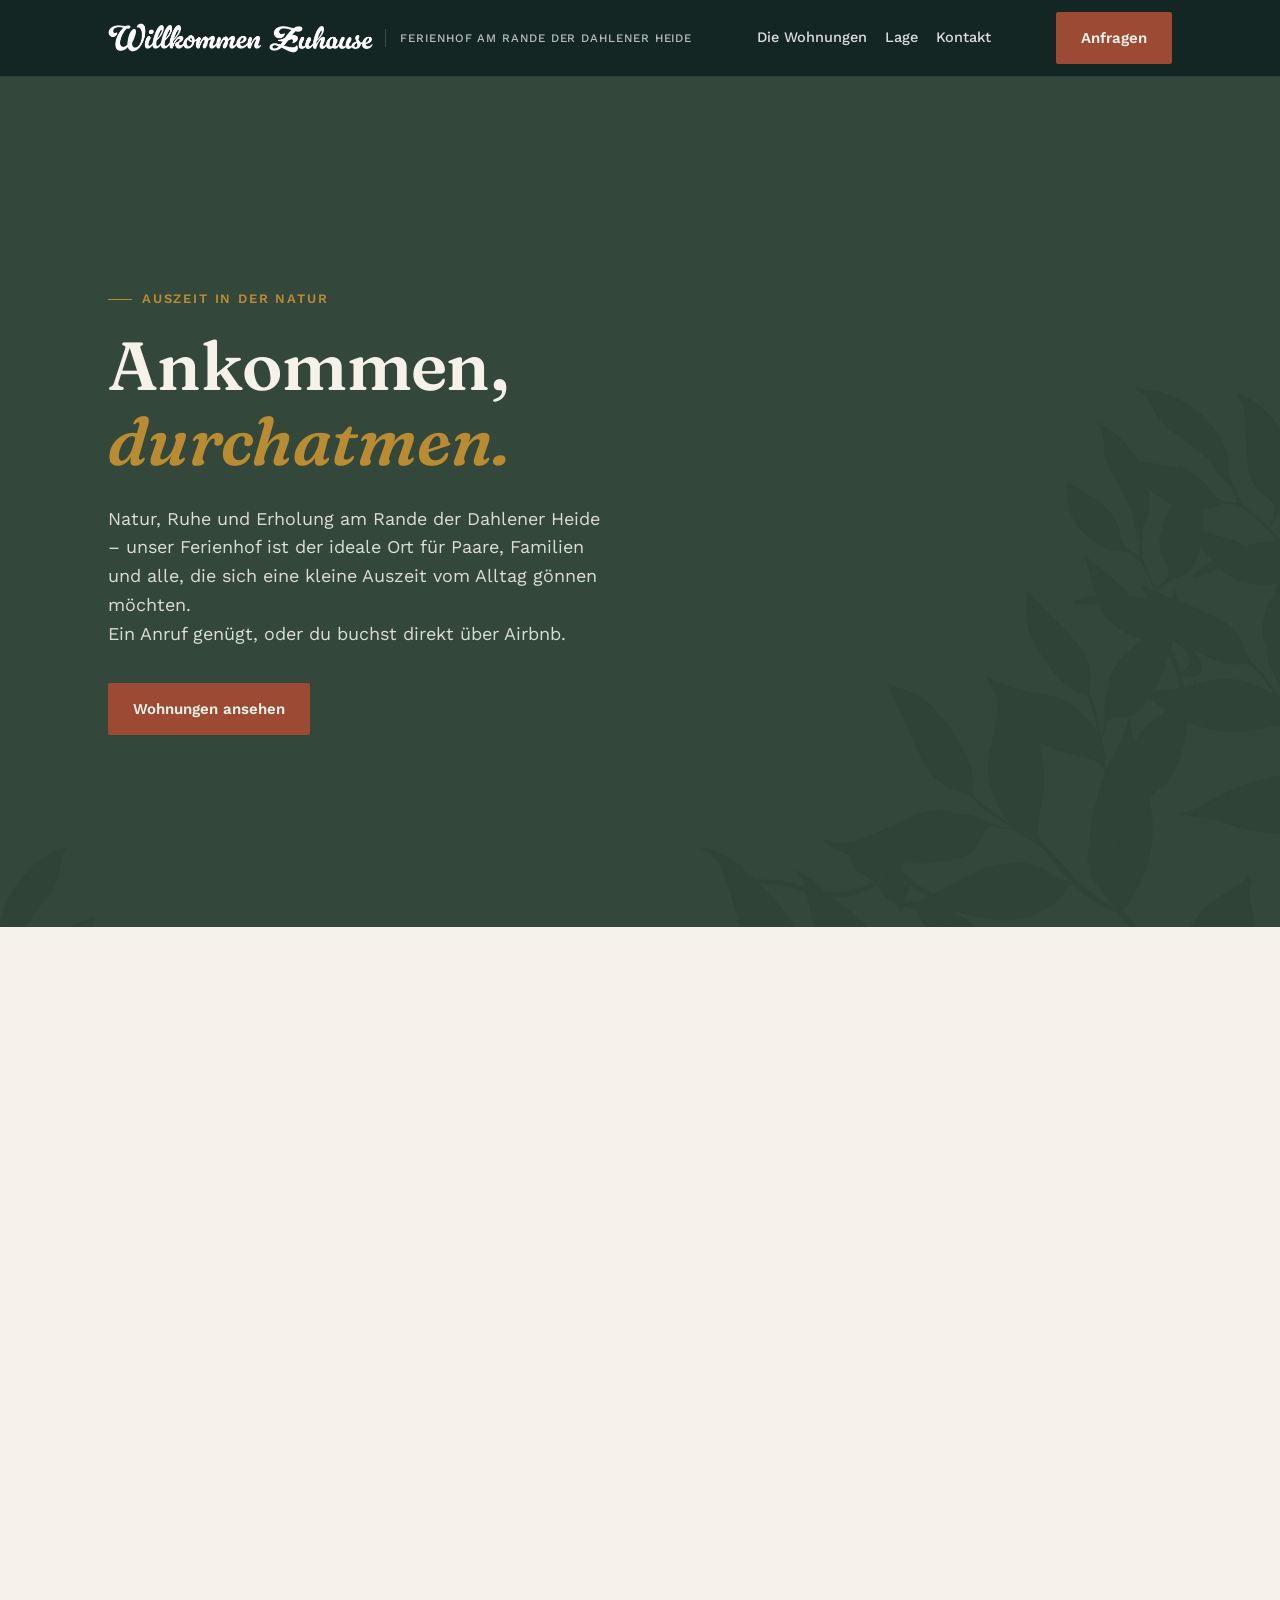
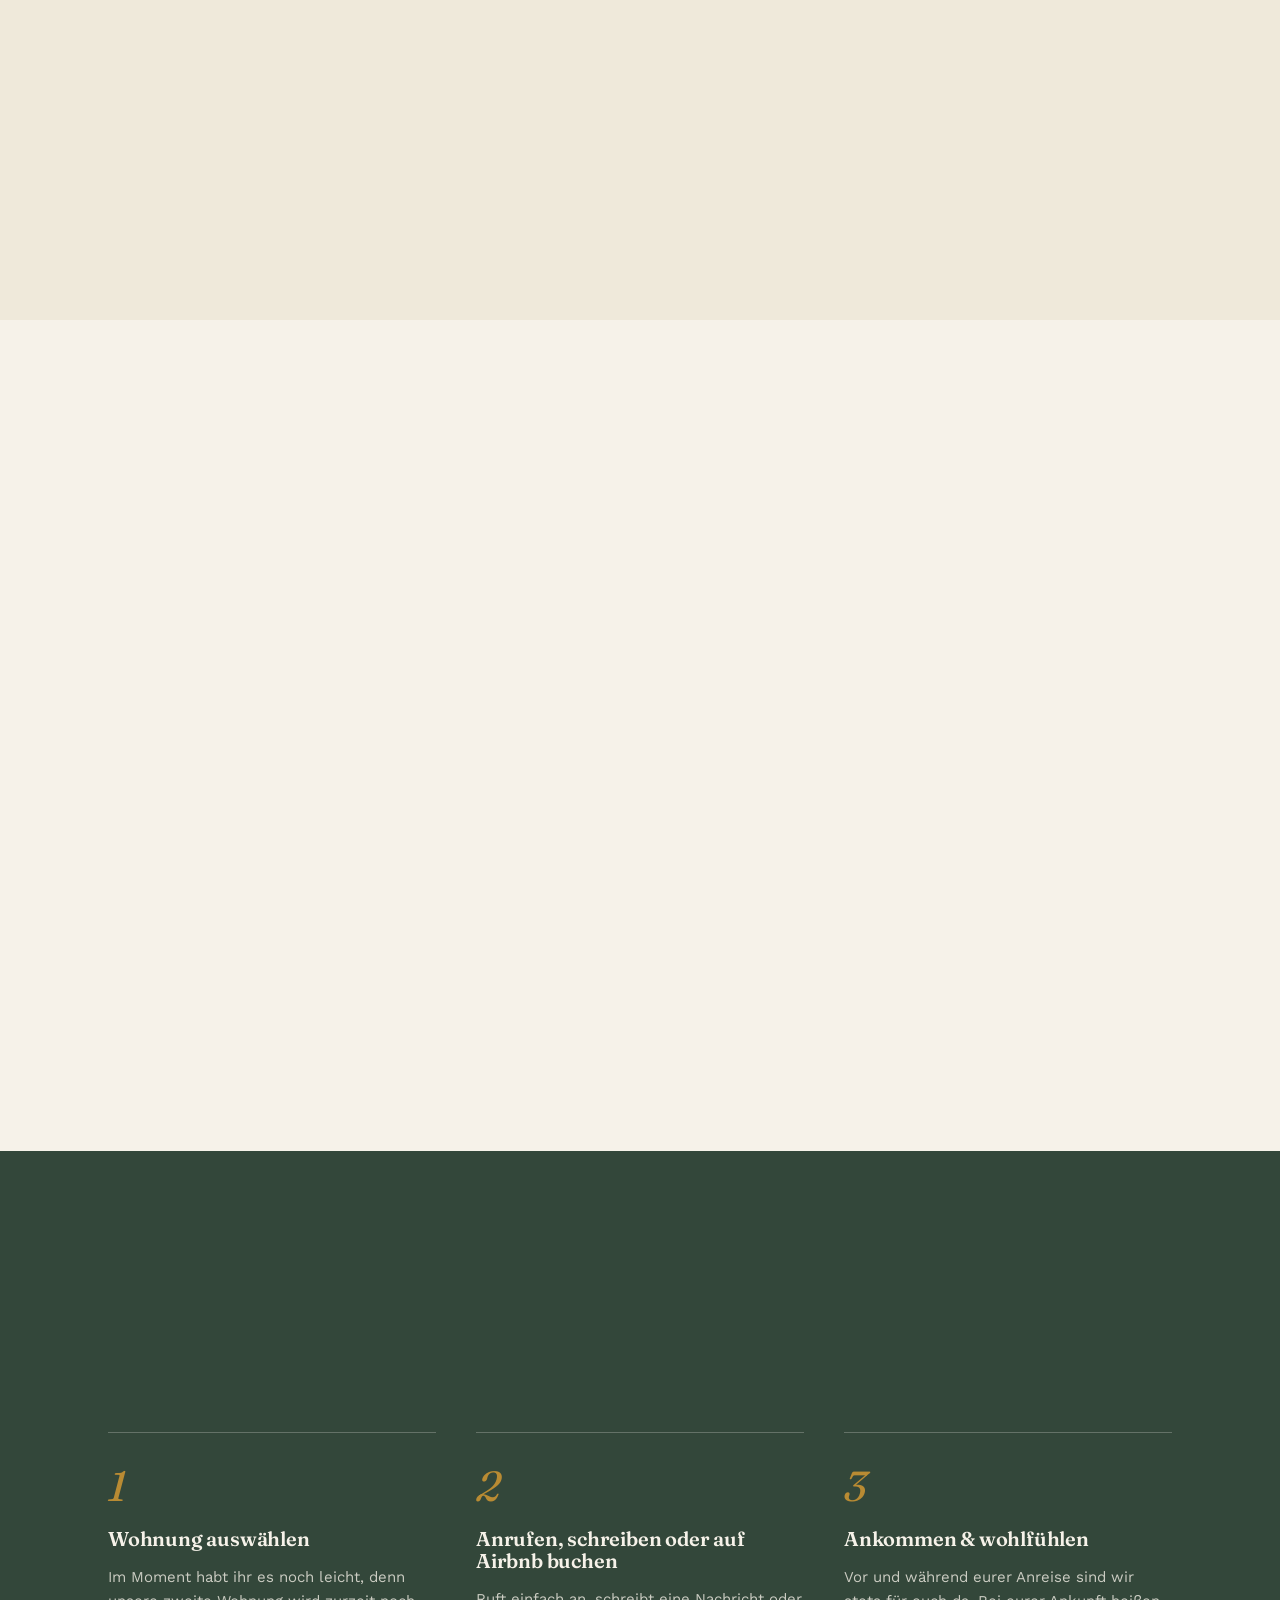
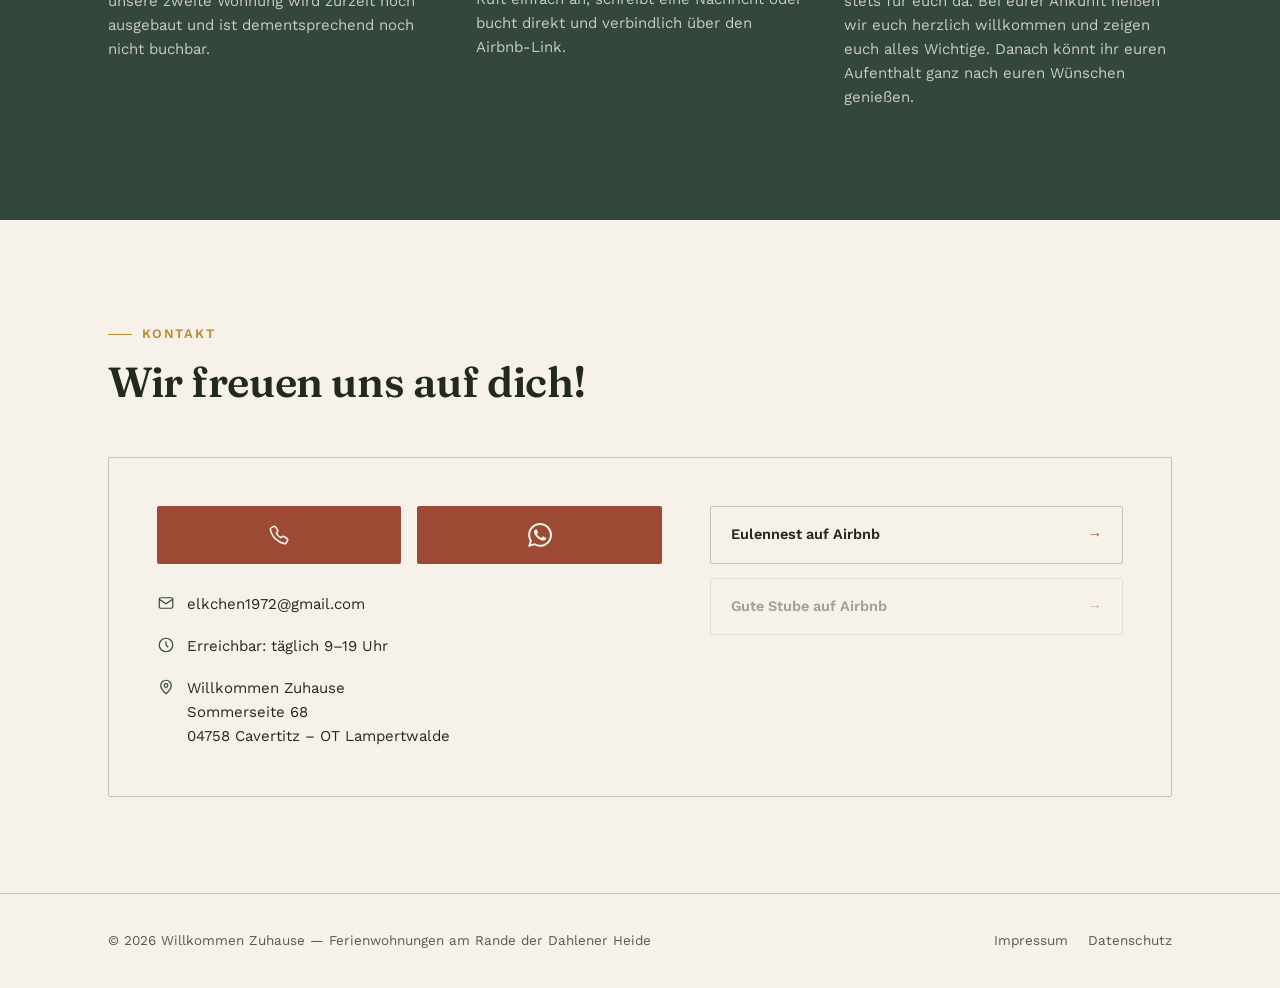
==== commit bc8ece82: "Update apartment facts and pricing in index.html" ====
--- a/index.html
+++ b/index.html
@@ -174,9 +174,14 @@
             <!-- <span class="apt-tag">Familienfreundlich</span> -->
           </div>
           <div class="apt-facts">
-            <span class="apt-fact"><svg viewBox="0 0 24 24" fill="none" stroke-width="1.6"><rect x="3" y="3" width="18" height="18" rx="1"/></svg>[XX] m²</span>
-            <span class="apt-fact"><svg viewBox="0 0 24 24" fill="none" stroke-width="1.6"><circle cx="12" cy="8" r="3.2"/><path d="M4 20c0-4.4 3.6-7 8-7s8 2.6 8 7"/></svg>bis zu [X] Gäste</span>
-            <span class="apt-fact"><svg viewBox="0 0 24 24" fill="none" stroke-width="1.6"><path d="M3 18v-6a3 3 0 013-3h12a3 3 0 013 3v6"/><path d="M3 12V6M21 18v2M3 18v2"/></svg>[X] Schlafzimmer</span>
+             <span class="apt-fact"><svg viewBox="0 0 24 24" fill="none" stroke="currentColor" stroke-width="1.6" stroke-linecap="round" stroke-linejoin="round">
+              <path d="M18 7.5a7 7 0 0 0-4-1.25c-3.3 0-5.8 2.3-6.5 5.25H5"/>
+              <path d="M5 12h7"/>
+              <path d="M5 15h2.5c.7 2.95 3.2 5.25 6.5 5.25A7 7 0 0 0 18 19"/>
+            </svg>80 €/Nacht</span>
+            <span class="apt-fact"><svg viewBox="0 0 24 24" fill="none" stroke-width="1.6"><rect x="3" y="3" width="18" height="18" rx="1"/></svg>63 m²</span>
+            <span class="apt-fact"><svg viewBox="0 0 24 24" fill="none" stroke-width="1.6"><circle cx="12" cy="8" r="3.2"/><path d="M4 20c0-4.4 3.6-7 8-7s8 2.6 8 7"/></svg>bis zu 5 Gäste</span>
+            <span class="apt-fact"><svg viewBox="0 0 24 24" fill="none" stroke-width="1.6"><path d="M3 18v-6a3 3 0 013-3h12a3 3 0 013 3v6"/><path d="M3 12V6M21 18v2M3 18v2"/></svg>2 Schlafzimmer</span>
           </div>
           <p class="apt-desc">Hier im Erdgeschoss wird die Gute Stube entstehen, ehemalige Milchküche des Hofes.<br>
               In dieser Wohnung werdet ihr die ursprünglichen Gewölbe und Lehmdecken bestaunen und in vergangene Zeiten eintauchen können.</p>
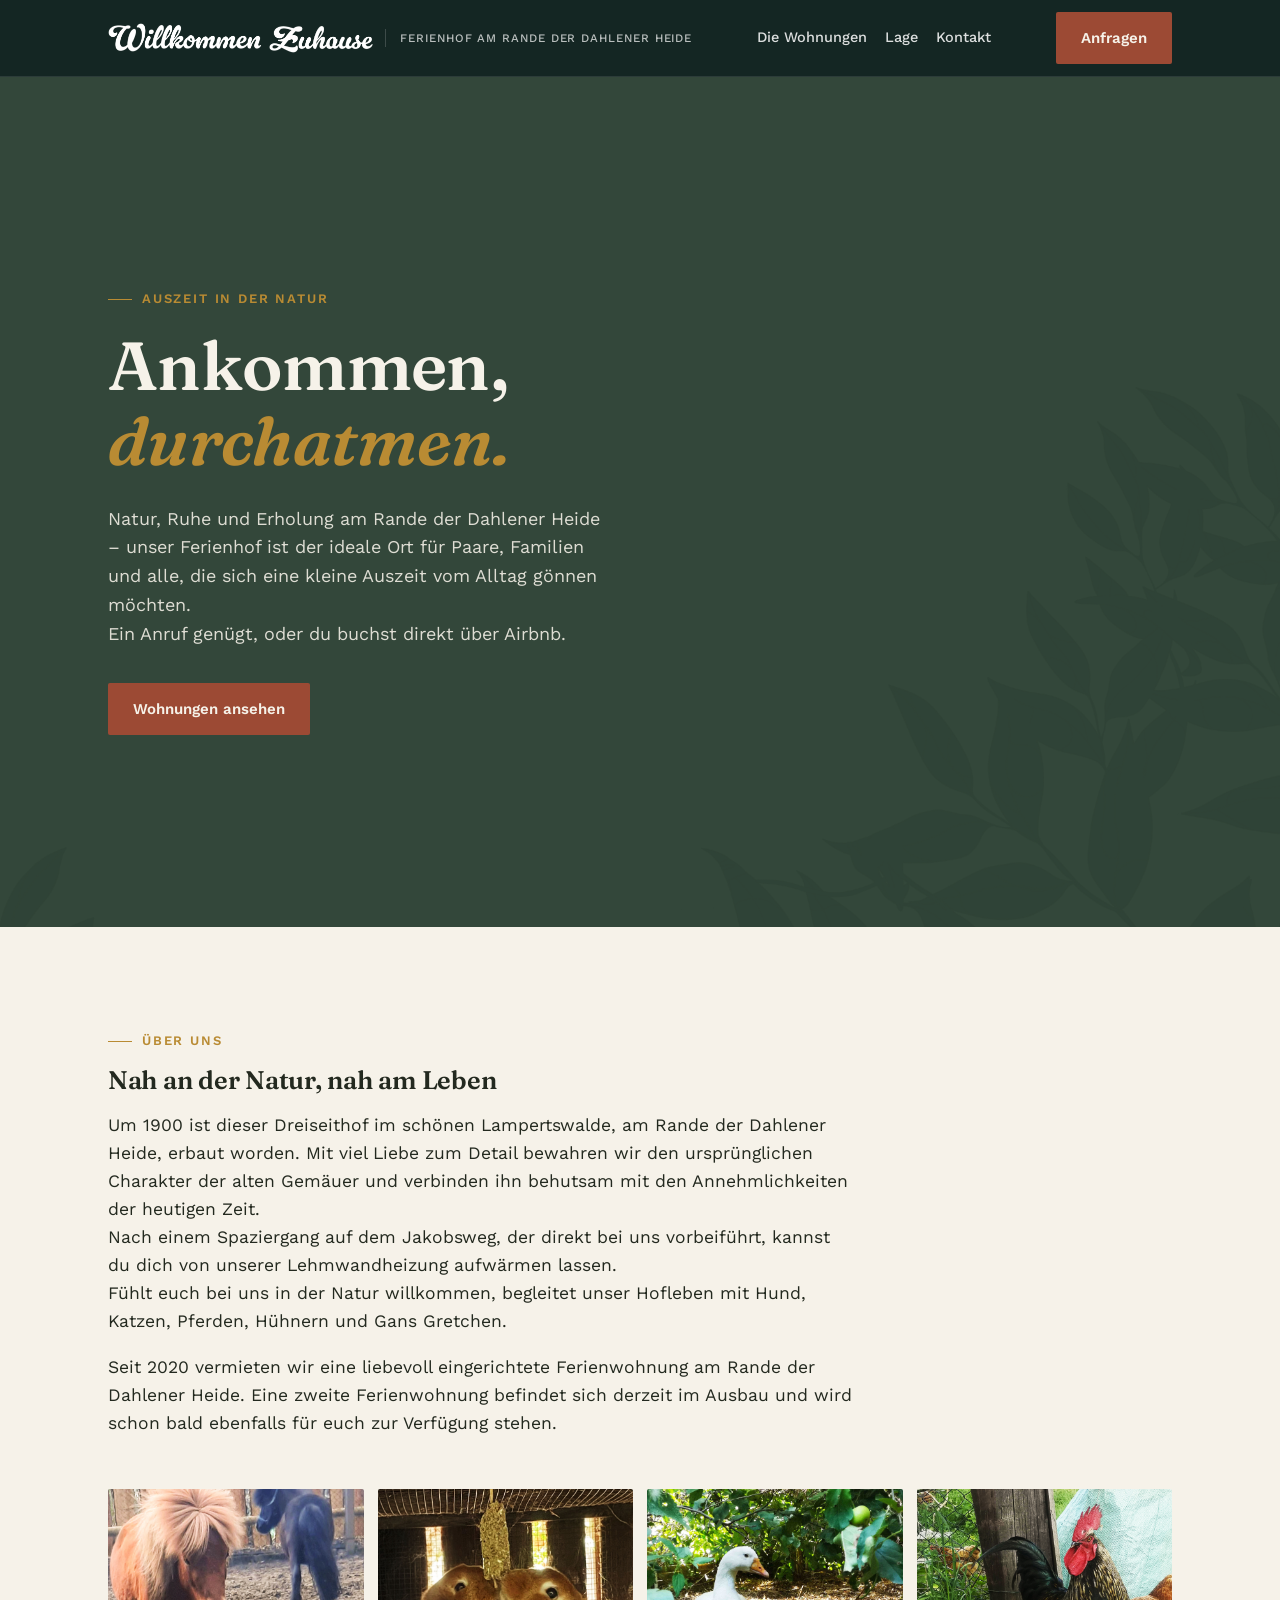
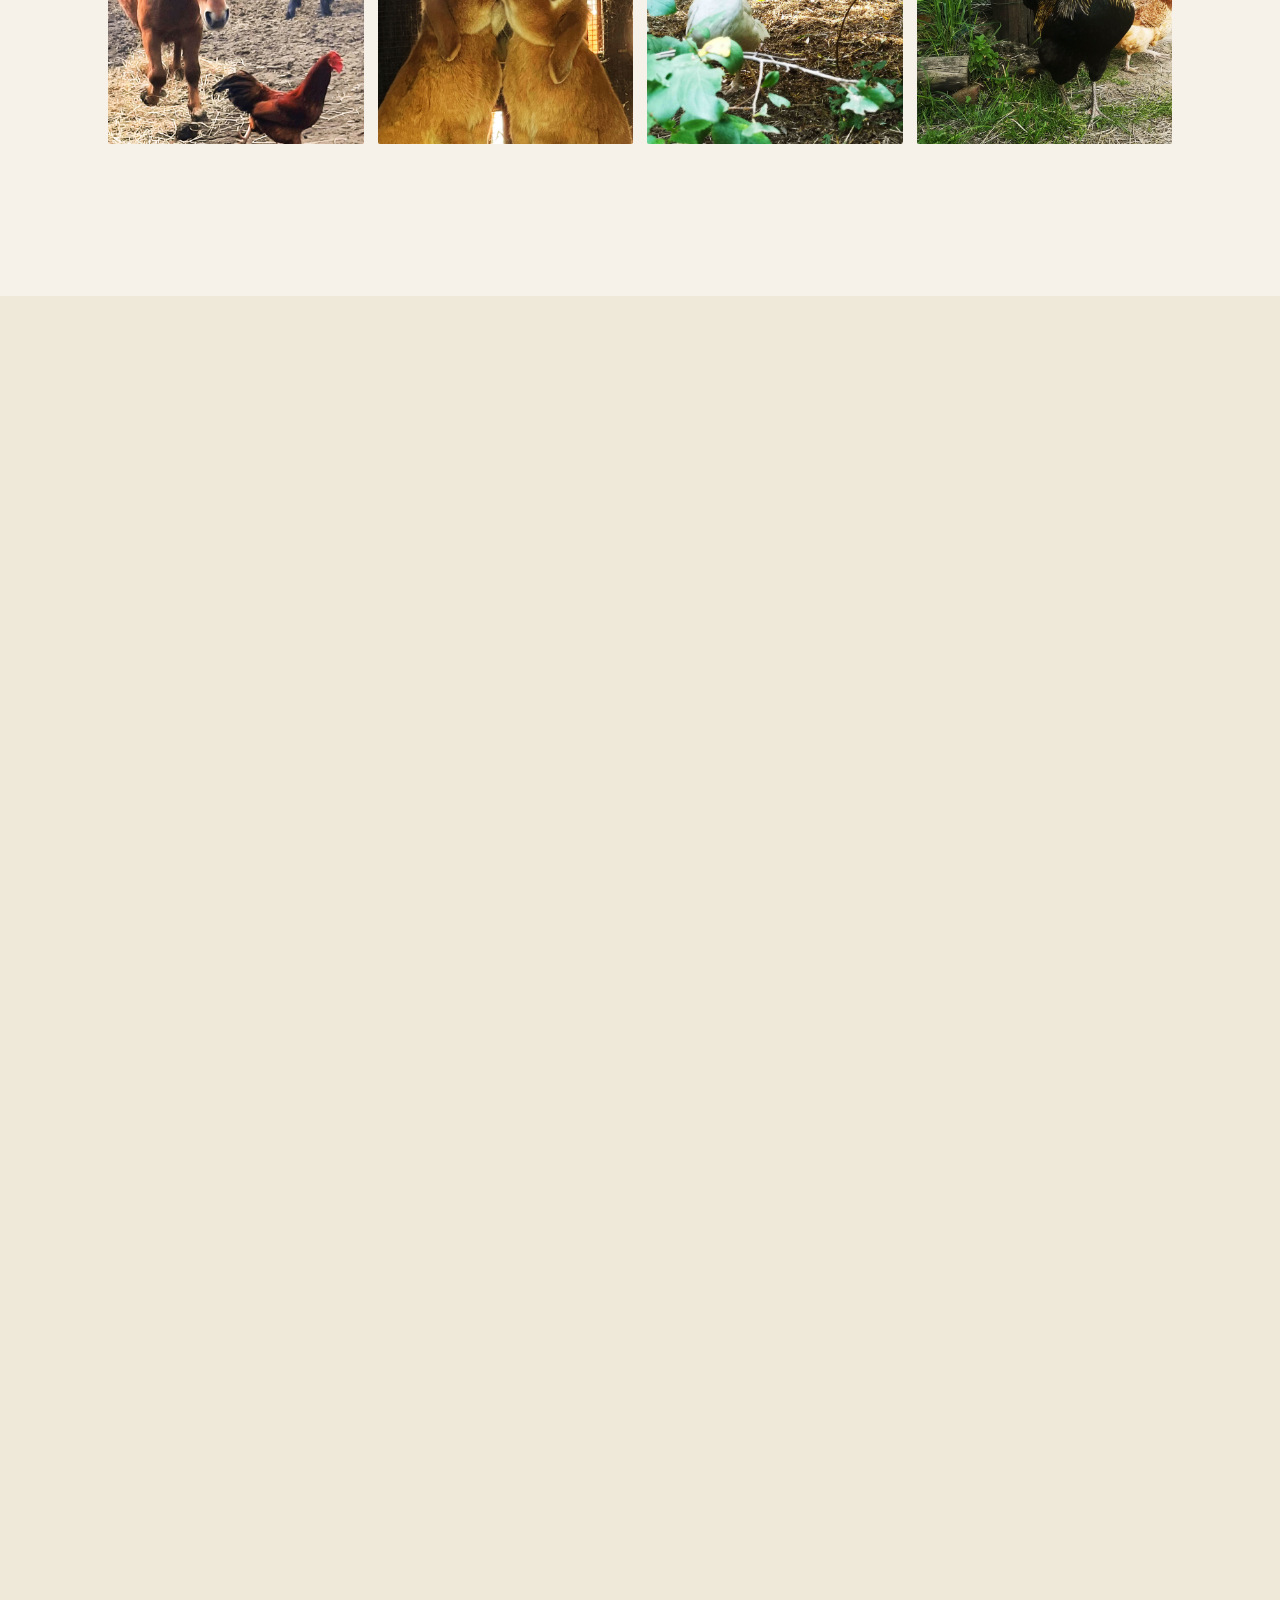
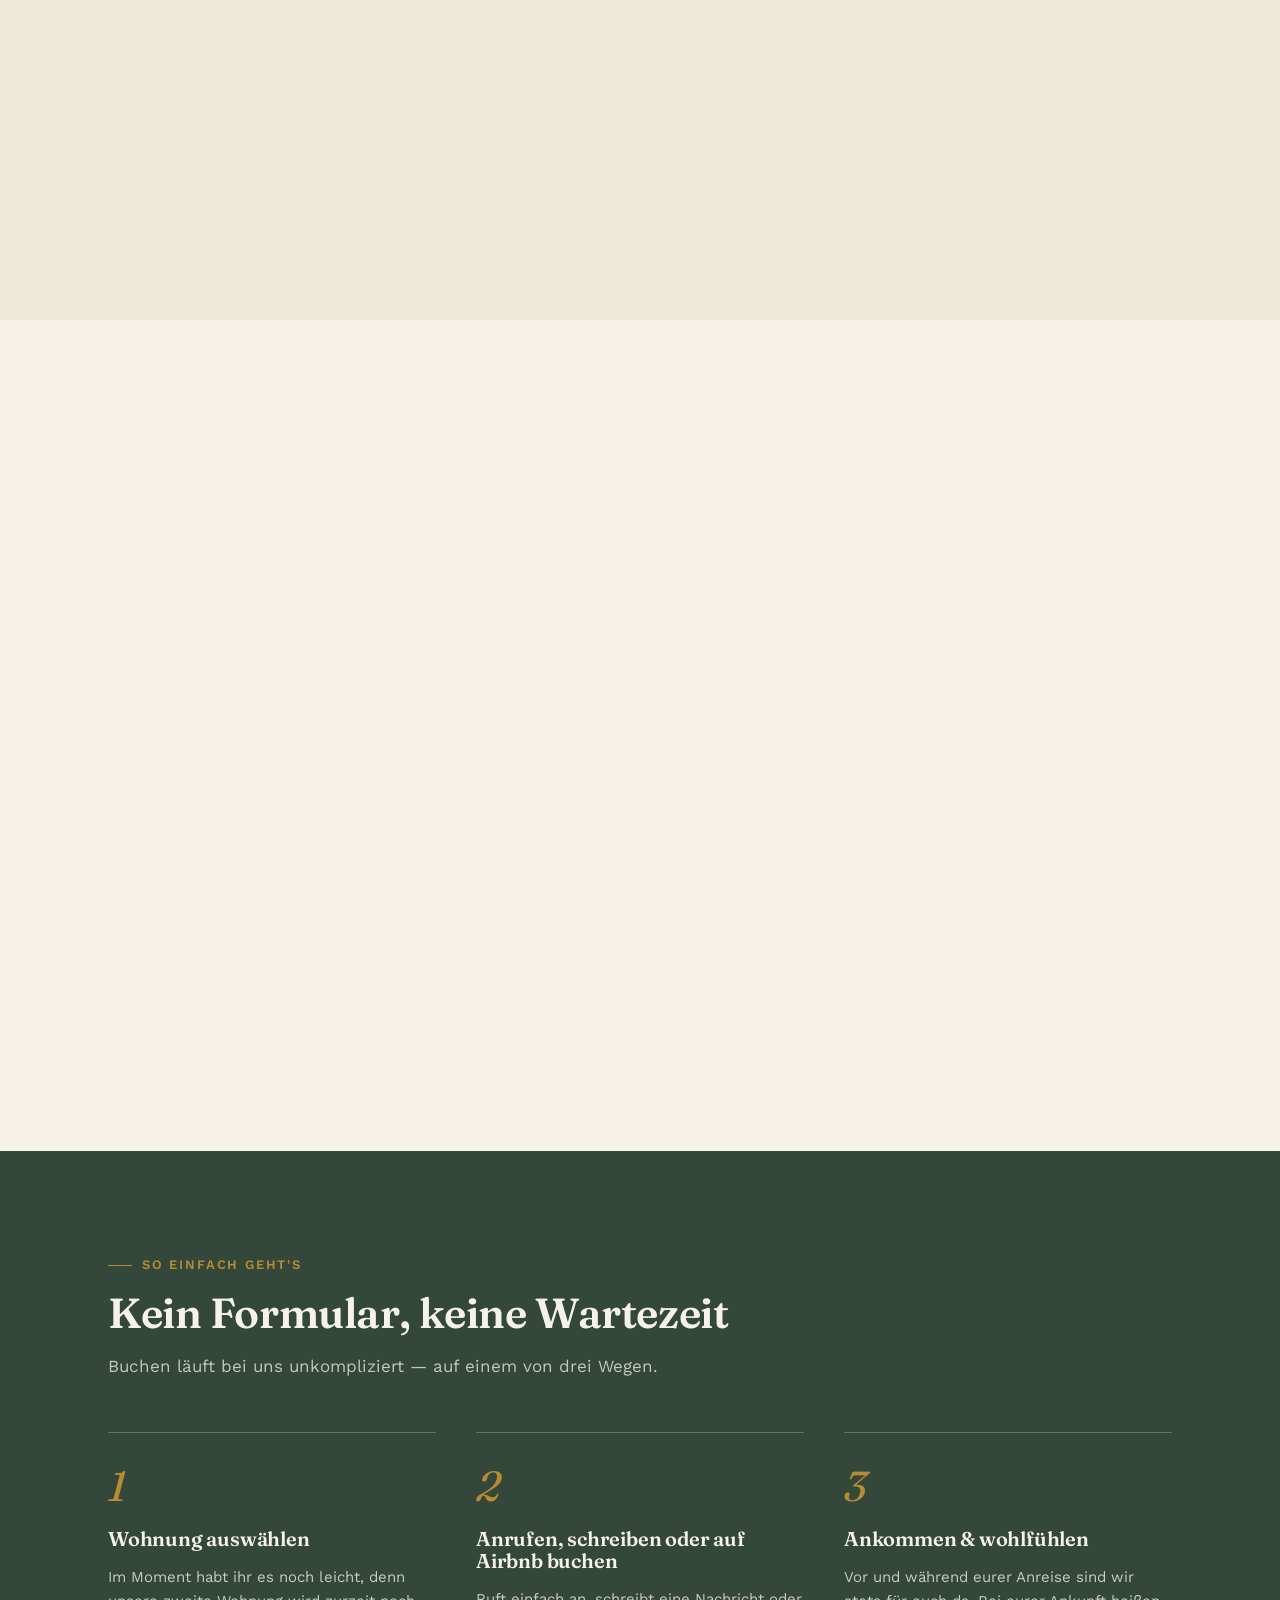
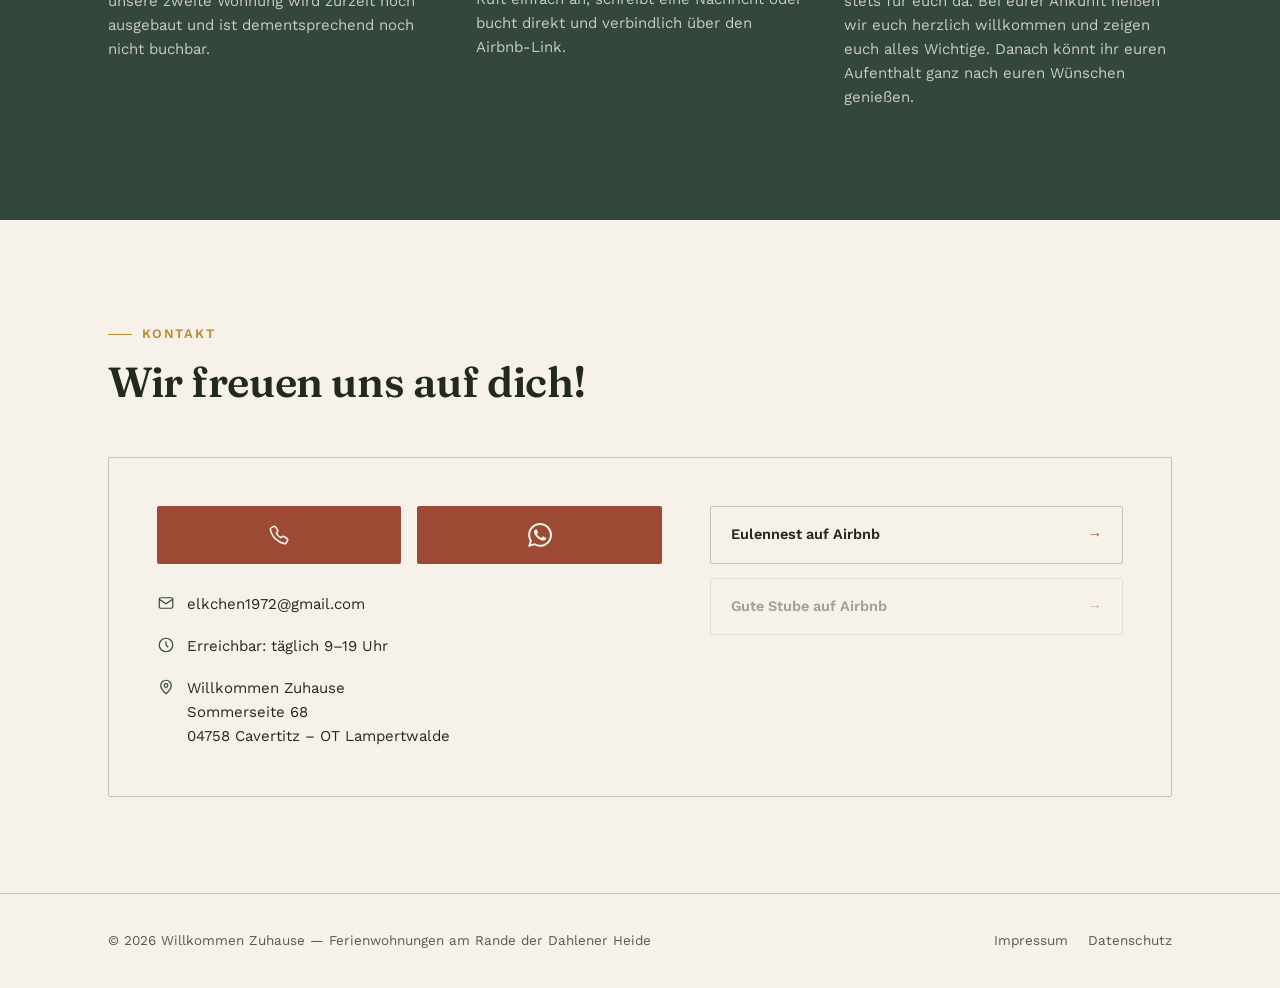
==== commit e1471e9a: "Make apartment names bold in descriptions Emphasize the names 'Eulennest' and 'Gute Stube' by making" ====
--- a/index.html
+++ b/index.html
@@ -140,7 +140,7 @@
             <span class="apt-fact"><svg viewBox="0 0 24 24" fill="none" stroke-width="1.6"><path d="M3 18v-6a3 3 0 013-3h12a3 3 0 013 3v6"/><path d="M3 12V6M21 18v2M3 18v2"/></svg>2 Schlafzimmer</span>
           </div>
 <p class="apt-desc">Beehrt unsere Hofeule Euphemia mit eurer Anwesenheit und kehrt ein in ihr kuscheliges Nest!<br><br>
-            Auf 40 m² im ersten Obergeschoss erwartet euch das gemütliche Eulennest. Darin können idealerweise bis zu vier Personen ein behagliches Plätzchen finden und zur Ruhe kommen.
+            Auf 40 m² im ersten Obergeschoss erwartet euch das gemütliche <b>Eulennest</b>. Darin können idealerweise bis zu vier Personen ein behagliches Plätzchen finden und zur Ruhe kommen.
             Sollte sich noch ein kleiner Gast dazugesellen oder ein zusätzliches Schlafplätzchen benötigt werden, lassen sich nach Bedarf eine weitere Liege sowie ein Kinderbett aufstellen.<span class="desc-more" hidden><br>
             In unserer voll ausgestatteten Landhausküche findet ihr alles, was ihr für euren Aufenthalt braucht.
             Das Badezimmer verwöhnt euch mit einer begehbaren Dusche und wohlig warmer Fußbodenheizung.</span></p>
@@ -183,7 +183,7 @@
             <span class="apt-fact"><svg viewBox="0 0 24 24" fill="none" stroke-width="1.6"><circle cx="12" cy="8" r="3.2"/><path d="M4 20c0-4.4 3.6-7 8-7s8 2.6 8 7"/></svg>bis zu 5 Gäste</span>
             <span class="apt-fact"><svg viewBox="0 0 24 24" fill="none" stroke-width="1.6"><path d="M3 18v-6a3 3 0 013-3h12a3 3 0 013 3v6"/><path d="M3 12V6M21 18v2M3 18v2"/></svg>2 Schlafzimmer</span>
           </div>
-          <p class="apt-desc">Hier im Erdgeschoss wird die Gute Stube entstehen, ehemalige Milchküche des Hofes.<br>
+          <p class="apt-desc">Hier im Erdgeschoss wird die <b>Gute Stube</b> entstehen, ehemalige Milchküche des Hofes.<br>
               In dieser Wohnung werdet ihr die ursprünglichen Gewölbe und Lehmdecken bestaunen und in vergangene Zeiten eintauchen können.</p>
           <!--
           <p>
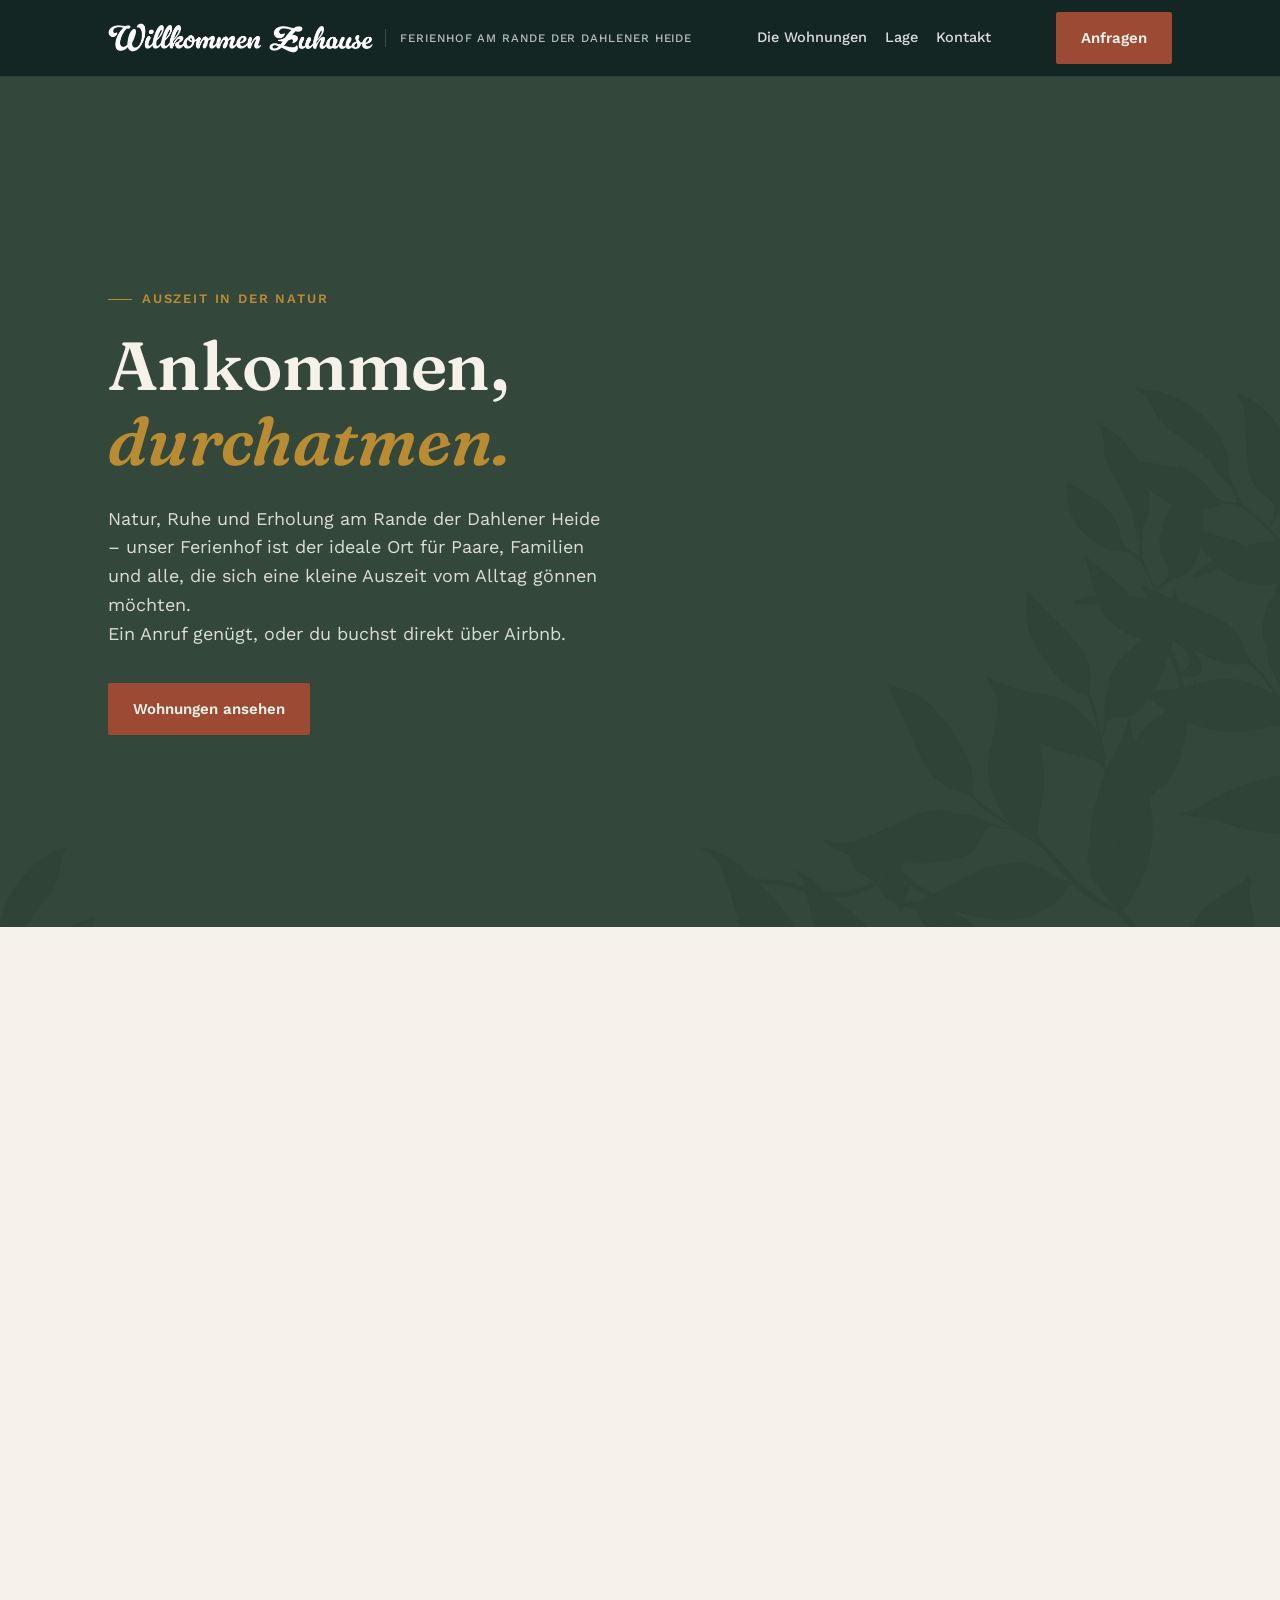
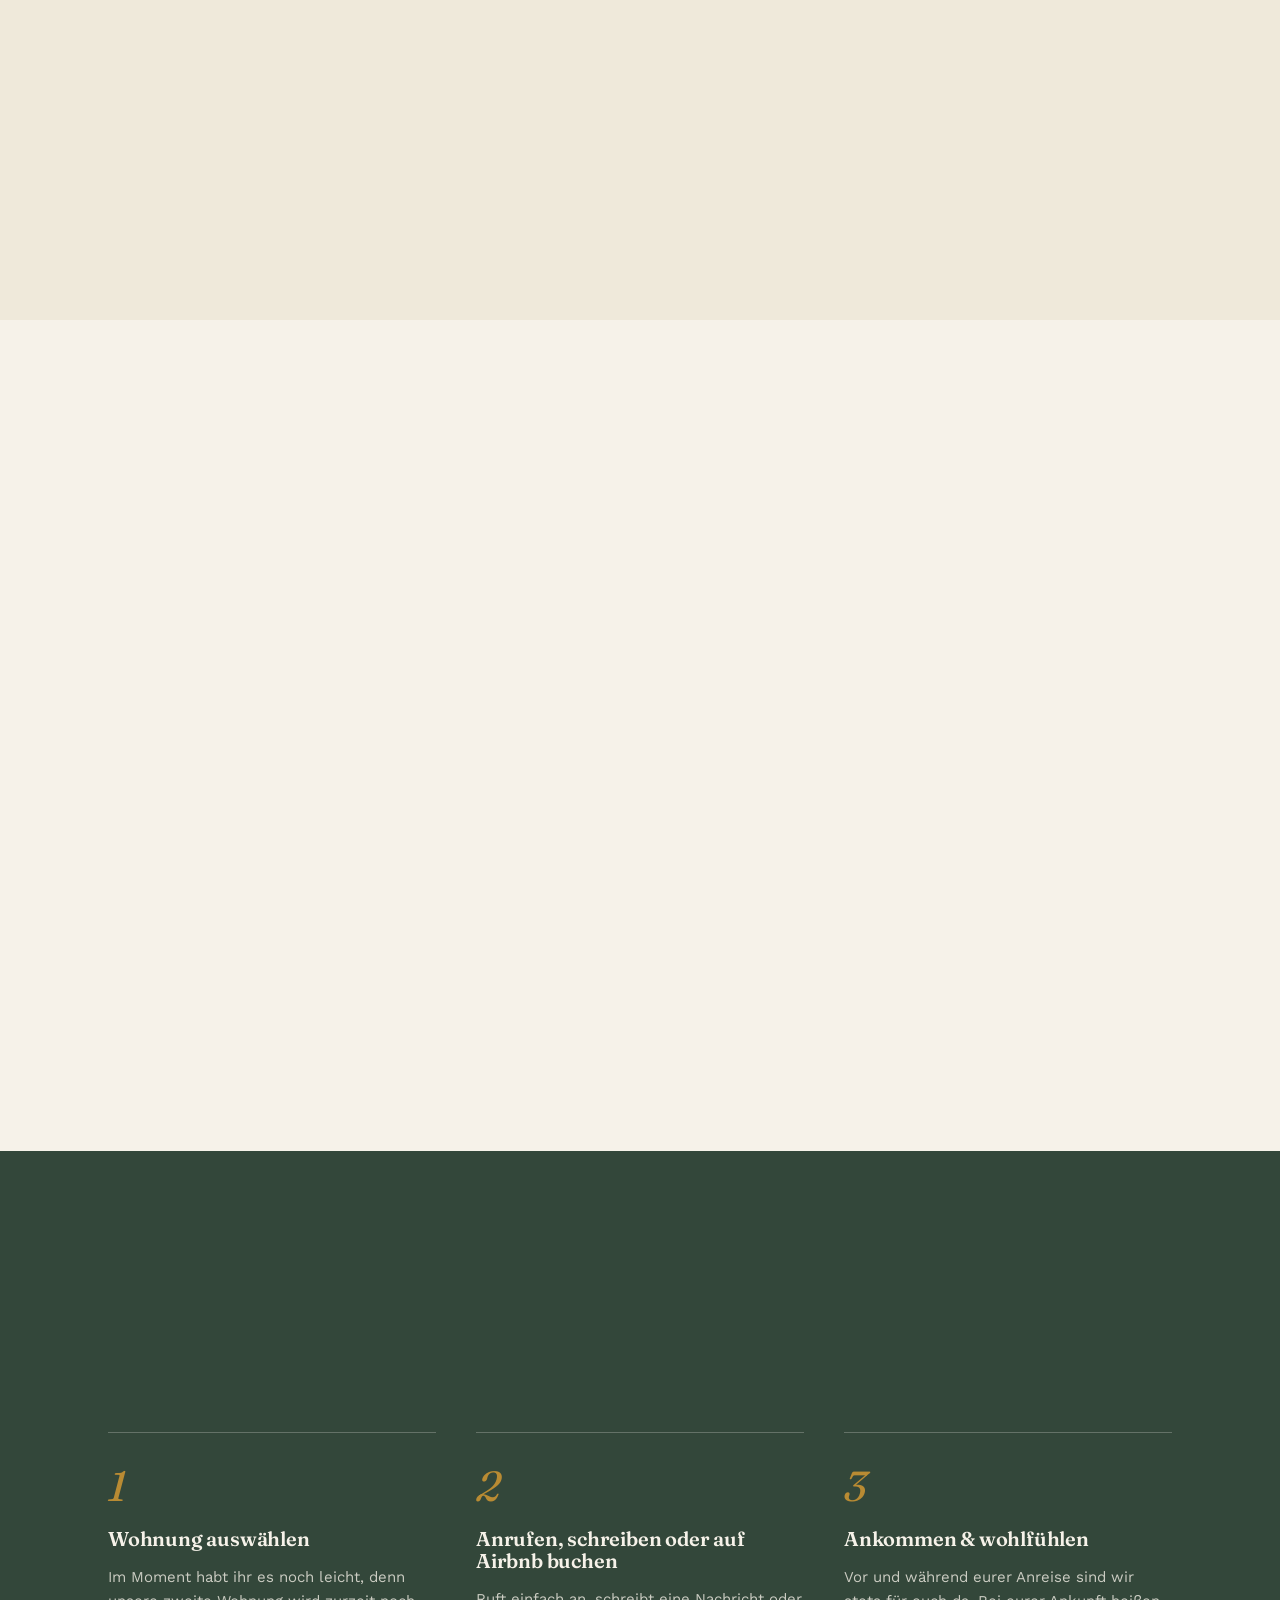
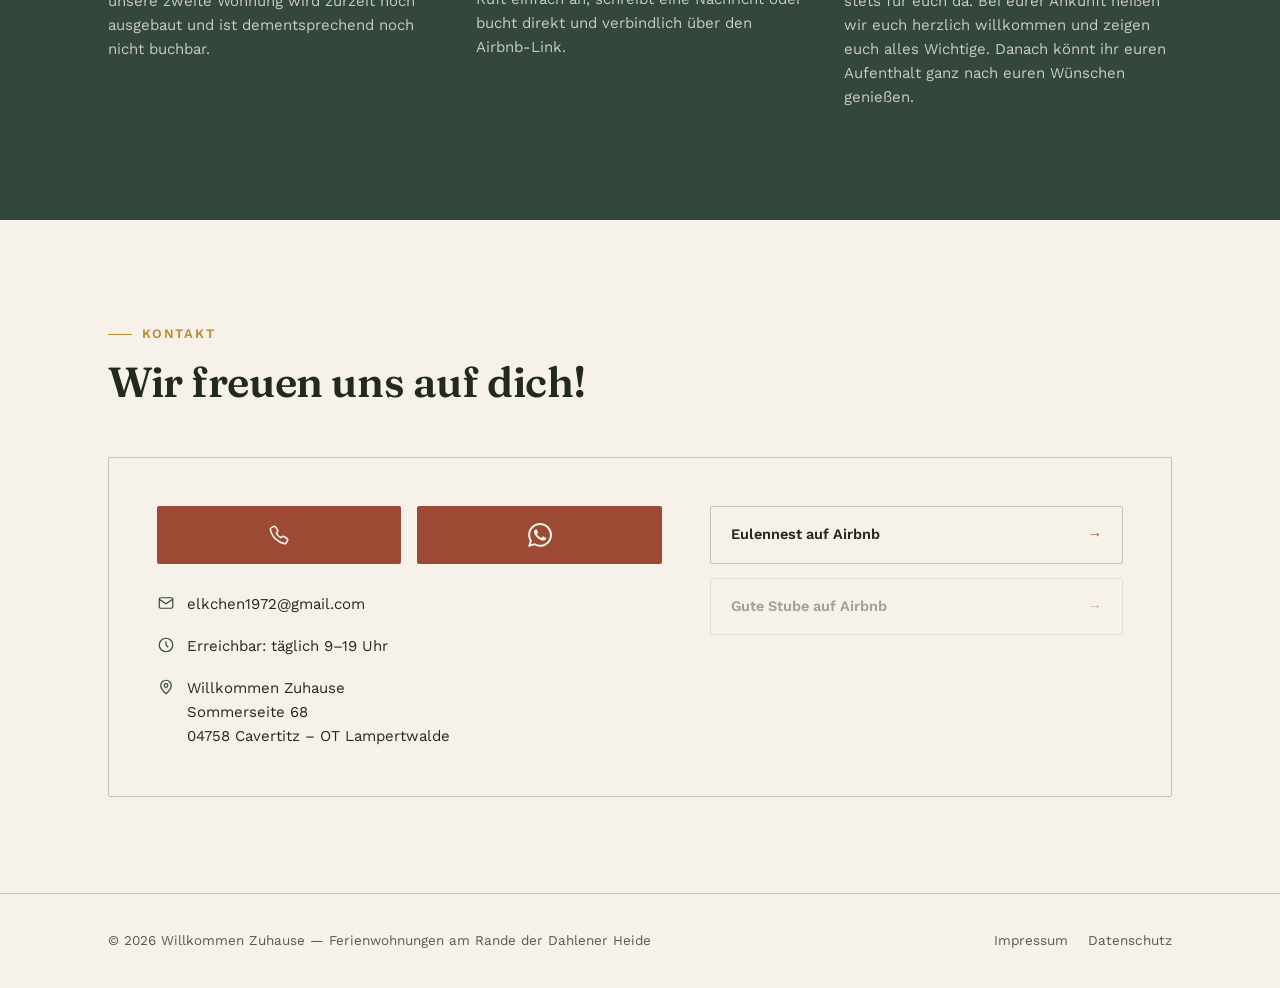
==== commit c5530846: "Refine text and improve readability in index.html" ====
--- a/index.html
+++ b/index.html
@@ -220,32 +220,39 @@
     <div class="section-head reveal">
       <span class="eyebrow">Lage</span>
       <h2>Was Gäste in der Nähe erwartet</h2>
-      <p>Unser Ferienhof liegt idyllisch in Lampertswalde bei Cavertitz, am Rande der Dahlener Heide. Die ruhige ländliche Umgebung bietet viel Natur,
-        schöne Spazier- und Radwege und zahlreiche Ausflugsziele für Familien, Naturfreunde und Kulturinteressierte.</p>
+      <p>Unser Ferienhof liegt idyllisch in Lampertswalde, am Rande der Dahlener Heide. Die ruhige ländliche Umgebung bietet viel Natur,
+        schöne Spazier- und Radwege sowie zahlreiche Ausflugsziele für Familien, Naturfreunde und Kulturinteressierte.</p>
        <p>Die passenden Fahrräder stellen wir euch gerne zur Verfügung.
-          So lässt sich die Umgebung bequem und entspannt mit dem Fahrrad erkunden.</p>
+          So lässt sich die Umgebung bequem und entspannt erkunden.</p>
     </div>
     <div class="umgebung-list">
       <div class="umgebung-item reveal">
         <span class="num">Nah</span>
+        <!--
         <h3>Schlosspark Lampertswalde</h3>
-        <p>Nur wenige Minuten mit dem Fahrrad vom Ferienhof entfernt befindet sich der Schlosspark Lampertswalde.
-          Die gepflegte Parkanlage rund um den ehemaligen Rittersitz lädt zu einem gemütlichen Spaziergang ein.
-          Ein Rundweg führt um den historischen Schlossteich. Im Park gibt es außerdem alte, beeindruckende Bäume und ein Burgcafé.</p>
+        <p>Nur wenige Minuten mit dem Fahrrad entfernt befindet sich die gepflegte Parkanlage rund um den ehemaligen Rittersitz.
+           Ein Rundweg führt um den historischen Schlossteich. Im Park gibt es alte, beeindruckende Bäume und ein Burgcafé.</p>
+        -->
+        <p>Der Schlosspark Lampertswalde befindet sich nur wenige Minuten mit dem Fahrrad entfernt.
+          Ein Rundweg führt durch die gepflegte Parkanlage mit historischem Schlossteich.
+          Im Park gibt es alte, beeindruckende Bäume und ein Burgcafé.</p>
+
+        <p>Nur 1 km entfernt lädt die Eisscheune nach einem gemütlichen Spaziergang zu einer süßen Abkühlung ein.</p>
       </div>
       <div class="umgebung-item reveal">
         <span class="num">Natur</span>
         <h3>Dahlener Heide & Radwege</h3>
         <p>Die Dahlener Heide beginnt praktisch vor der Haustür und bietet zahlreiche Möglichkeiten zum Wandern und Radfahren.
-          Die Region verfügt über ein gut ausgebautes und ausgeschildertes Netz an Rad- und Wanderwegen.</p>
+          Die Region verfügt über ein gut ausgebautes und ausgeschildertes Netz an Rad- und Wanderwegen.
+          Auch der Jakobsweg verläuft direkt hinter unserem Grundstück und lädt dazu ein, ein Stück des berühmten Pilgerwegs zu erkunden.</p>
       </div>
       <div class="umgebung-item reveal">
         <span class="num">Anreise</span>
         <h3>Gut erreichbar</h3>
         <p>Unser Ferienhof ist gut mit Auto und öffentlichen Verkehrsmitteln erreichbar.
-          Die Bushaltestelle befindet sich direkt vor der Tür, der Bahnhof Dahlen ist nur wenige Kilometer entfernt.
-          Mit dem Auto erreichen Sie uns bequem über die A14, anschließend über die B6 bzw. B182 in Richtung Lampertswalde.
-          Parkplätze stehen direkt am Ferienhof zur Verfügung.</p>
+          Die Bushaltestelle befindet sich direkt vor der Tür, der Bahnhof Dahlen ist 6 km entfernt.
+          Mit dem Auto erreicht ihr uns bequem über die A14, anschließend über die B6 bzw. B182 in Richtung Lampertswalde.
+          Parkplätze stehen direkt vor der Tür zur Verfügung.</p>
       </div>
     </div>
   </div>
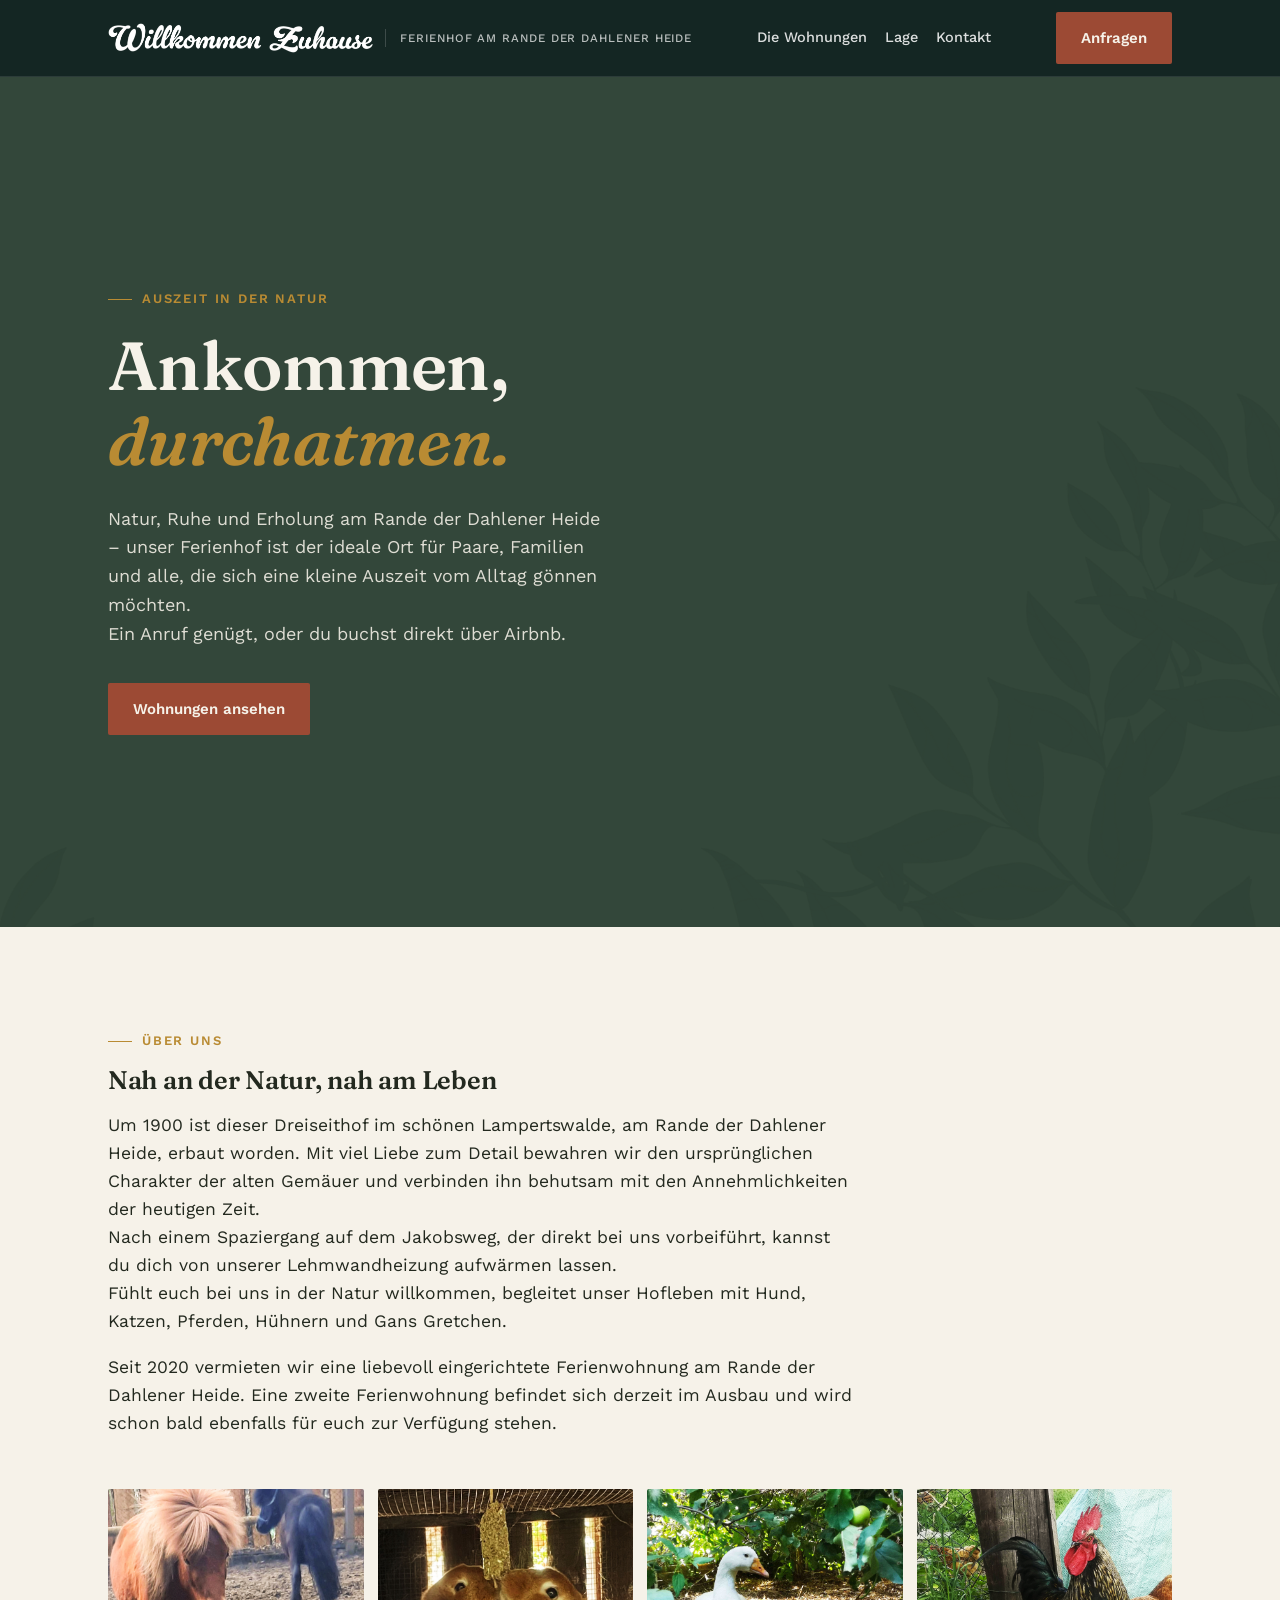
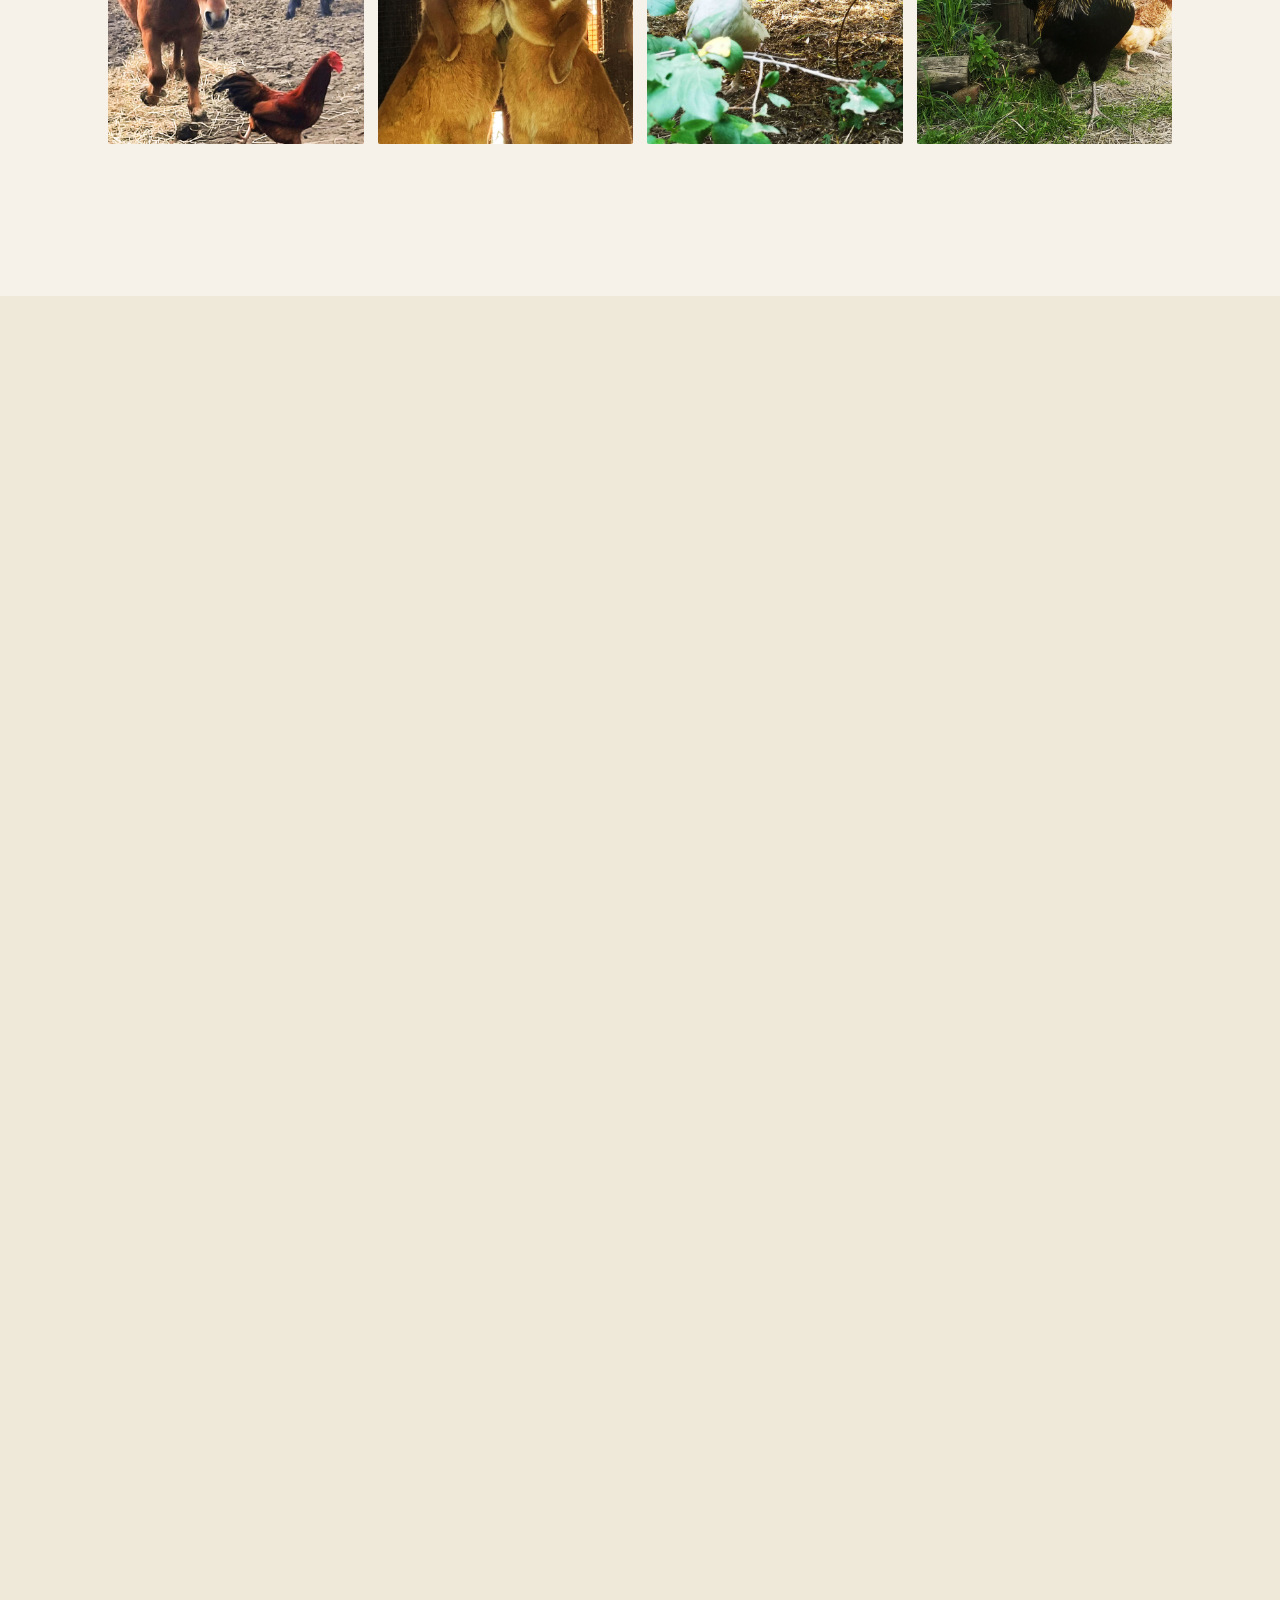
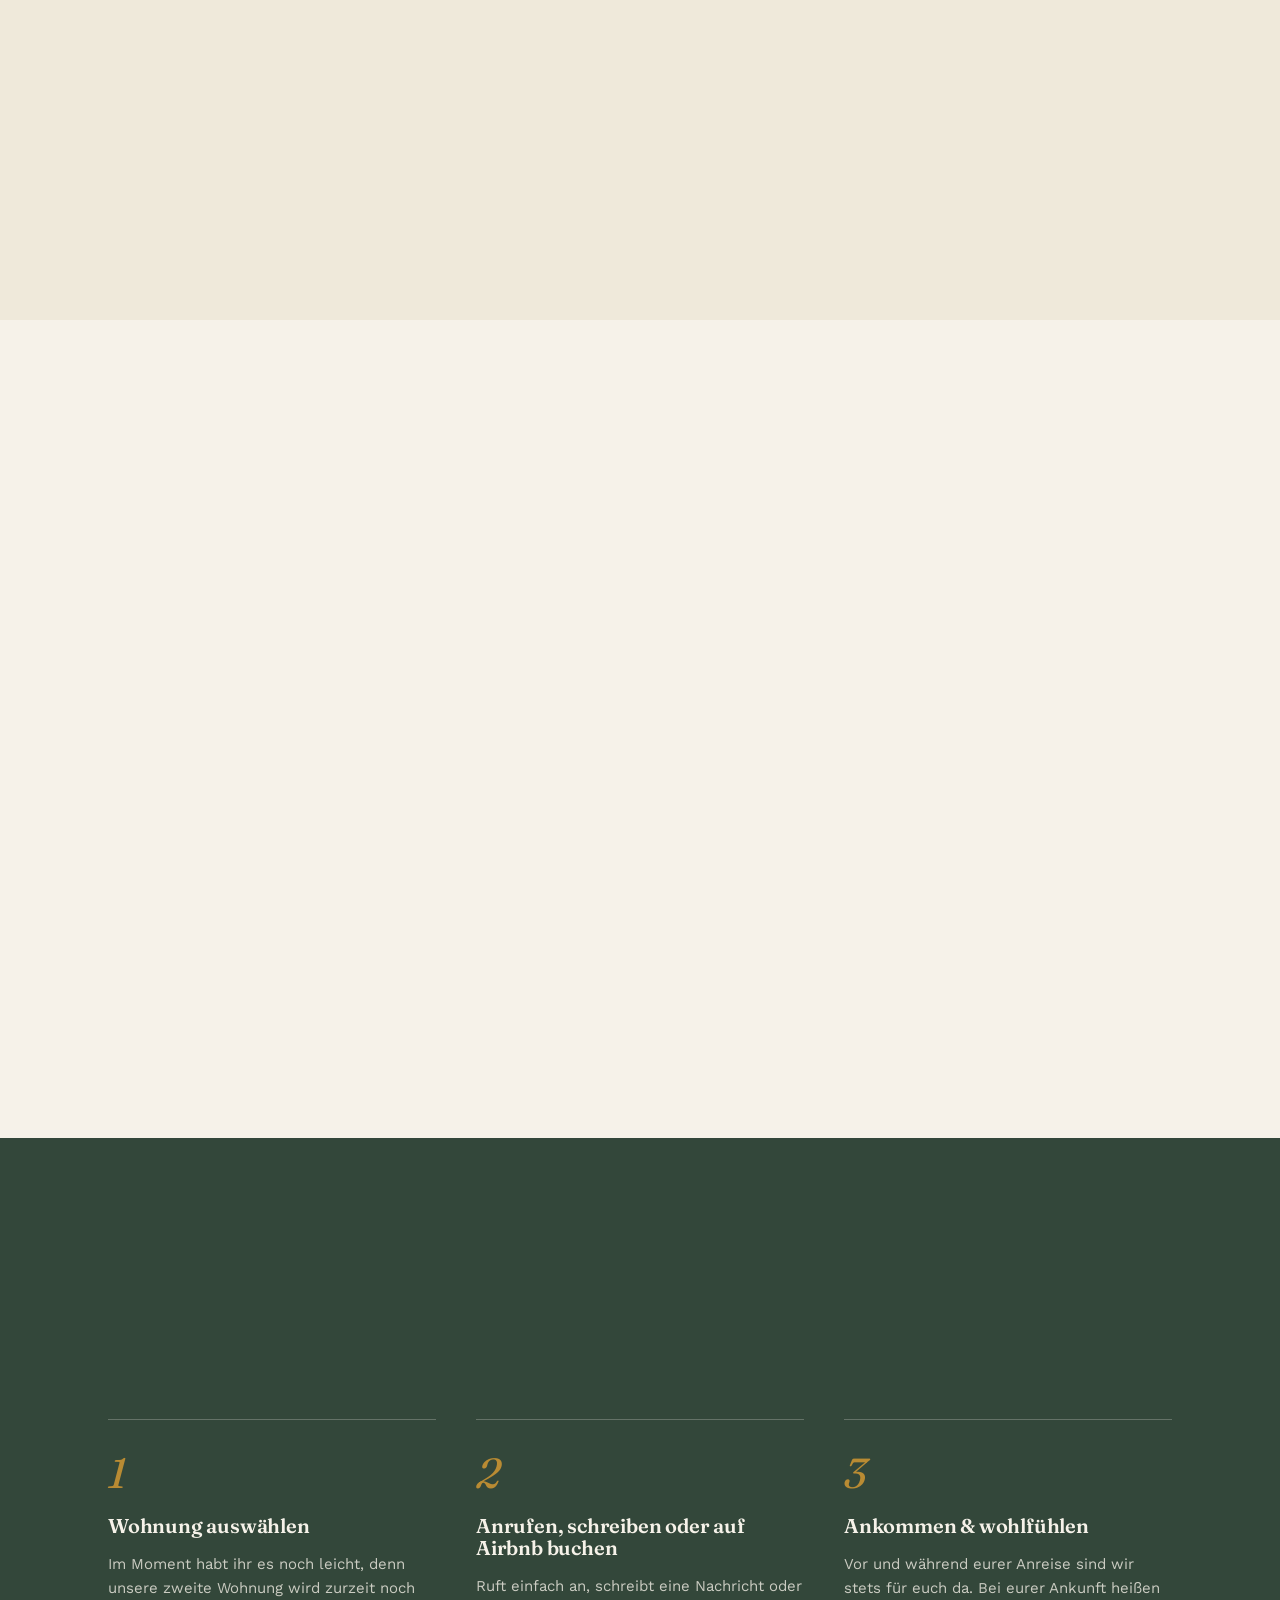
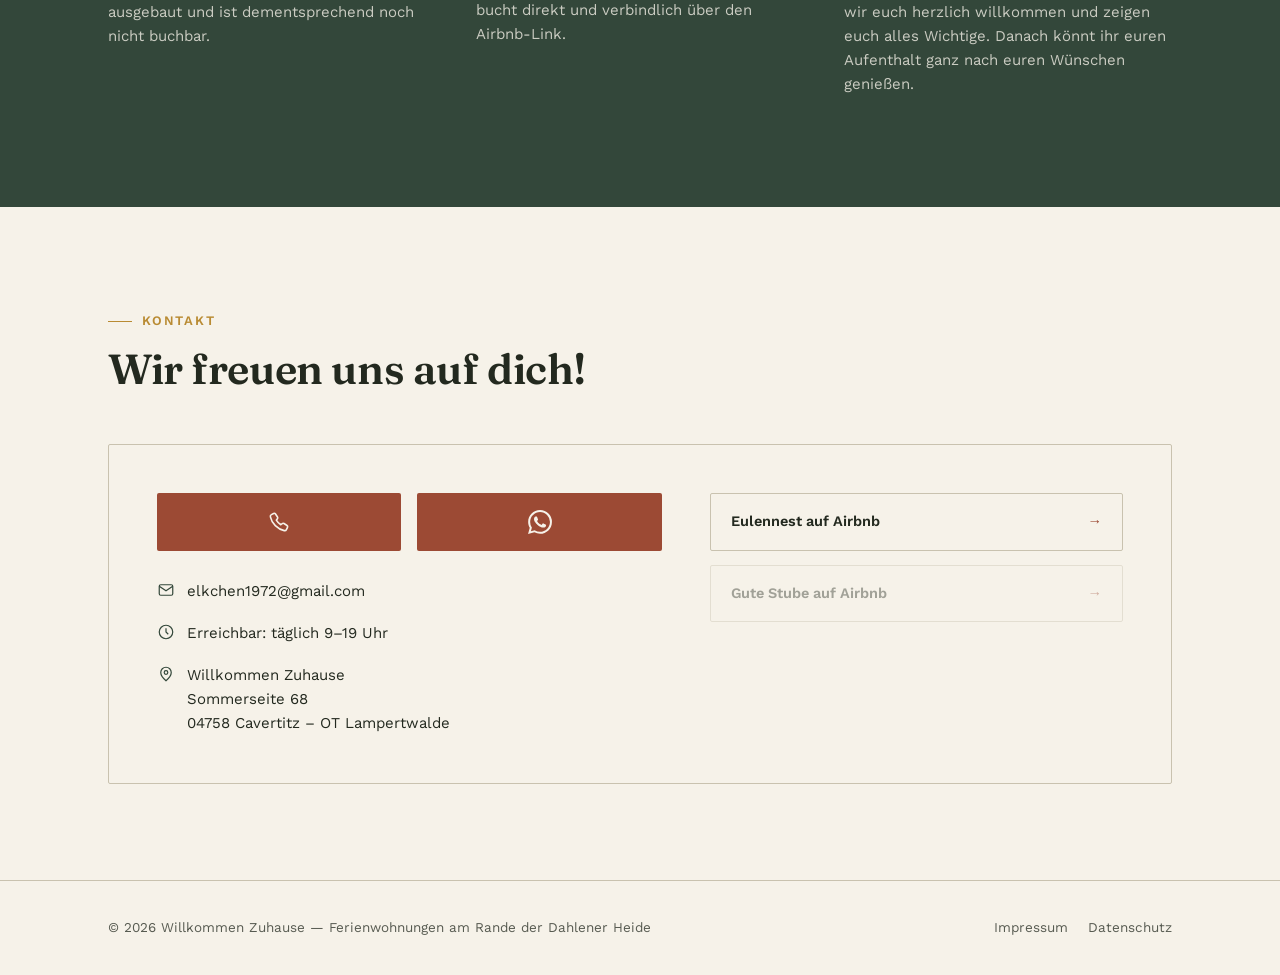
==== commit 055a2033: "Comment out section headings in index.html Comment out headings for Dahlener Heide and Gut erreichba" ====
--- a/index.html
+++ b/index.html
@@ -241,14 +241,14 @@
       </div>
       <div class="umgebung-item reveal">
         <span class="num">Natur</span>
-        <h3>Dahlener Heide & Radwege</h3>
+        <!--<h3>Dahlener Heide & Radwege</h3>-->
         <p>Die Dahlener Heide beginnt praktisch vor der Haustür und bietet zahlreiche Möglichkeiten zum Wandern und Radfahren.
           Die Region verfügt über ein gut ausgebautes und ausgeschildertes Netz an Rad- und Wanderwegen.
           Auch der Jakobsweg verläuft direkt hinter unserem Grundstück und lädt dazu ein, ein Stück des berühmten Pilgerwegs zu erkunden.</p>
       </div>
       <div class="umgebung-item reveal">
         <span class="num">Anreise</span>
-        <h3>Gut erreichbar</h3>
+        <!--<h3>Gut erreichbar</h3>-->
         <p>Unser Ferienhof ist gut mit Auto und öffentlichen Verkehrsmitteln erreichbar.
           Die Bushaltestelle befindet sich direkt vor der Tür, der Bahnhof Dahlen ist 6 km entfernt.
           Mit dem Auto erreicht ihr uns bequem über die A14, anschließend über die B6 bzw. B182 in Richtung Lampertswalde.
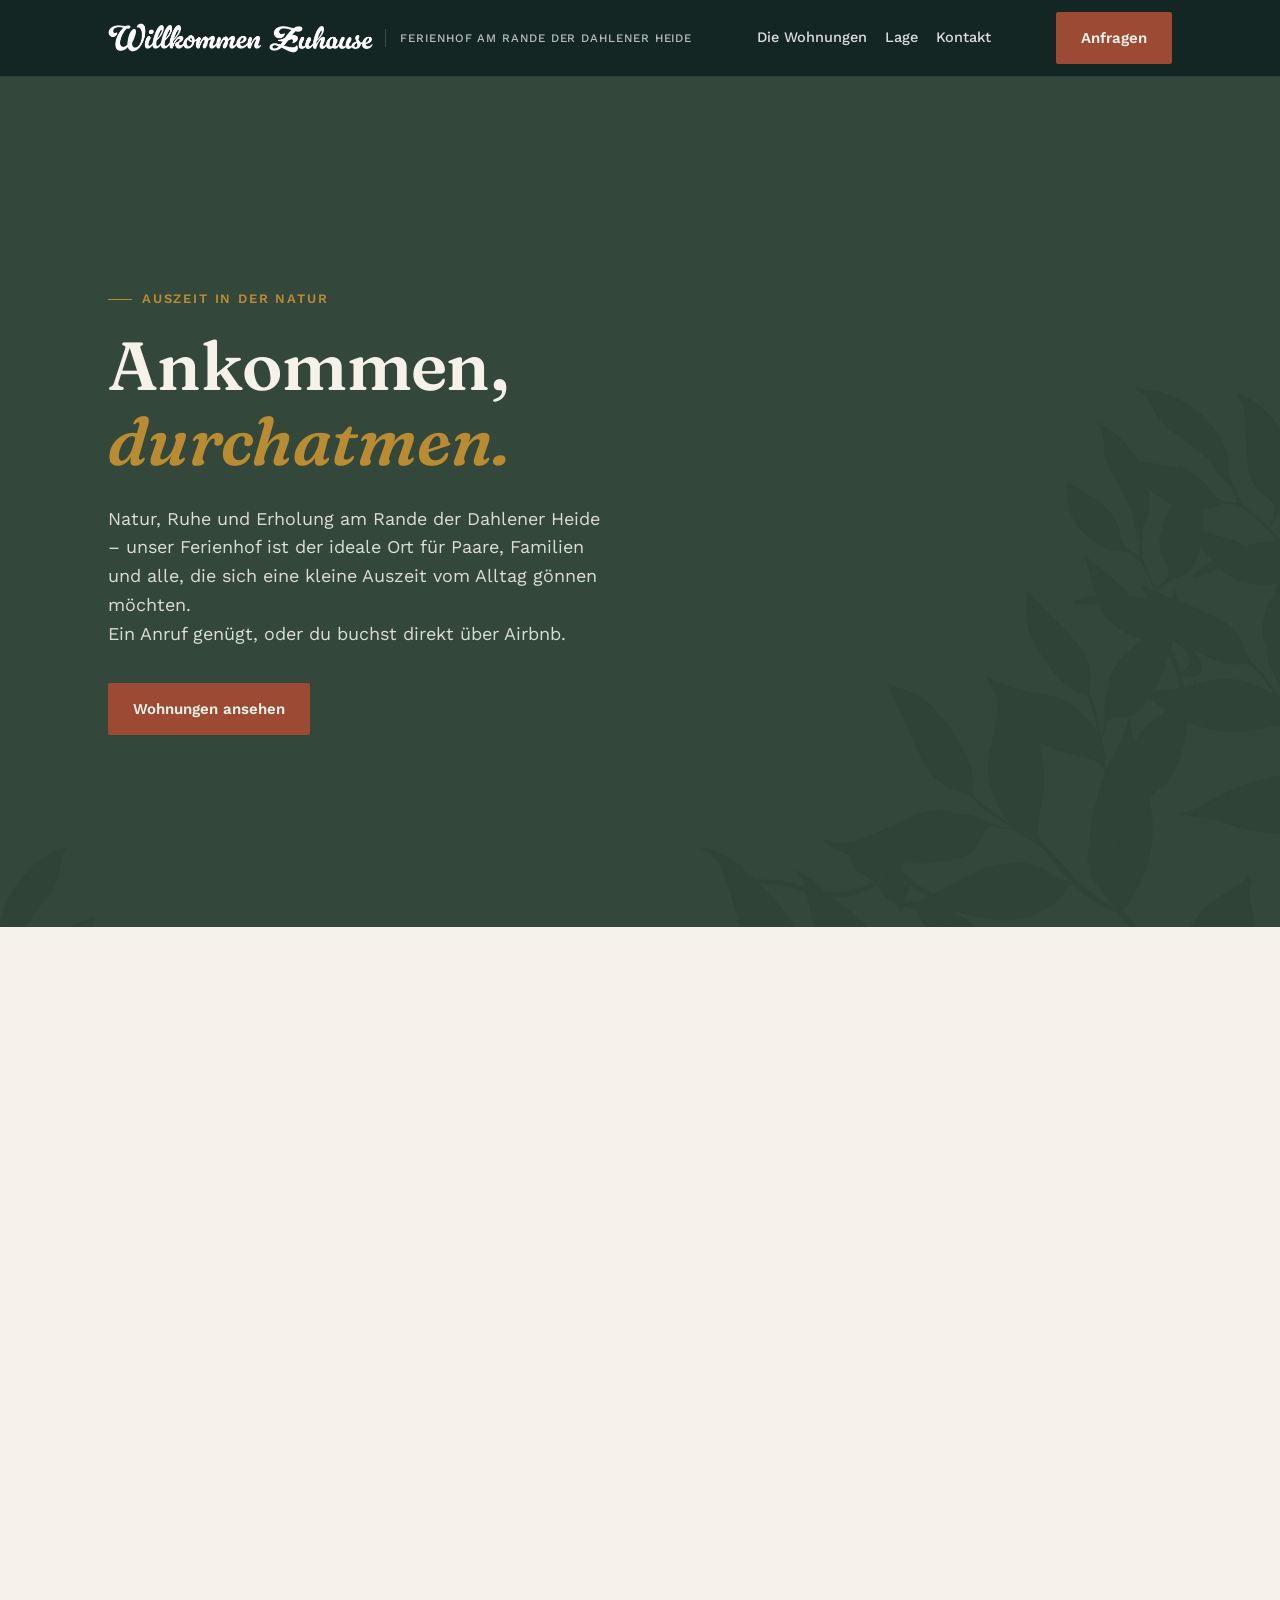
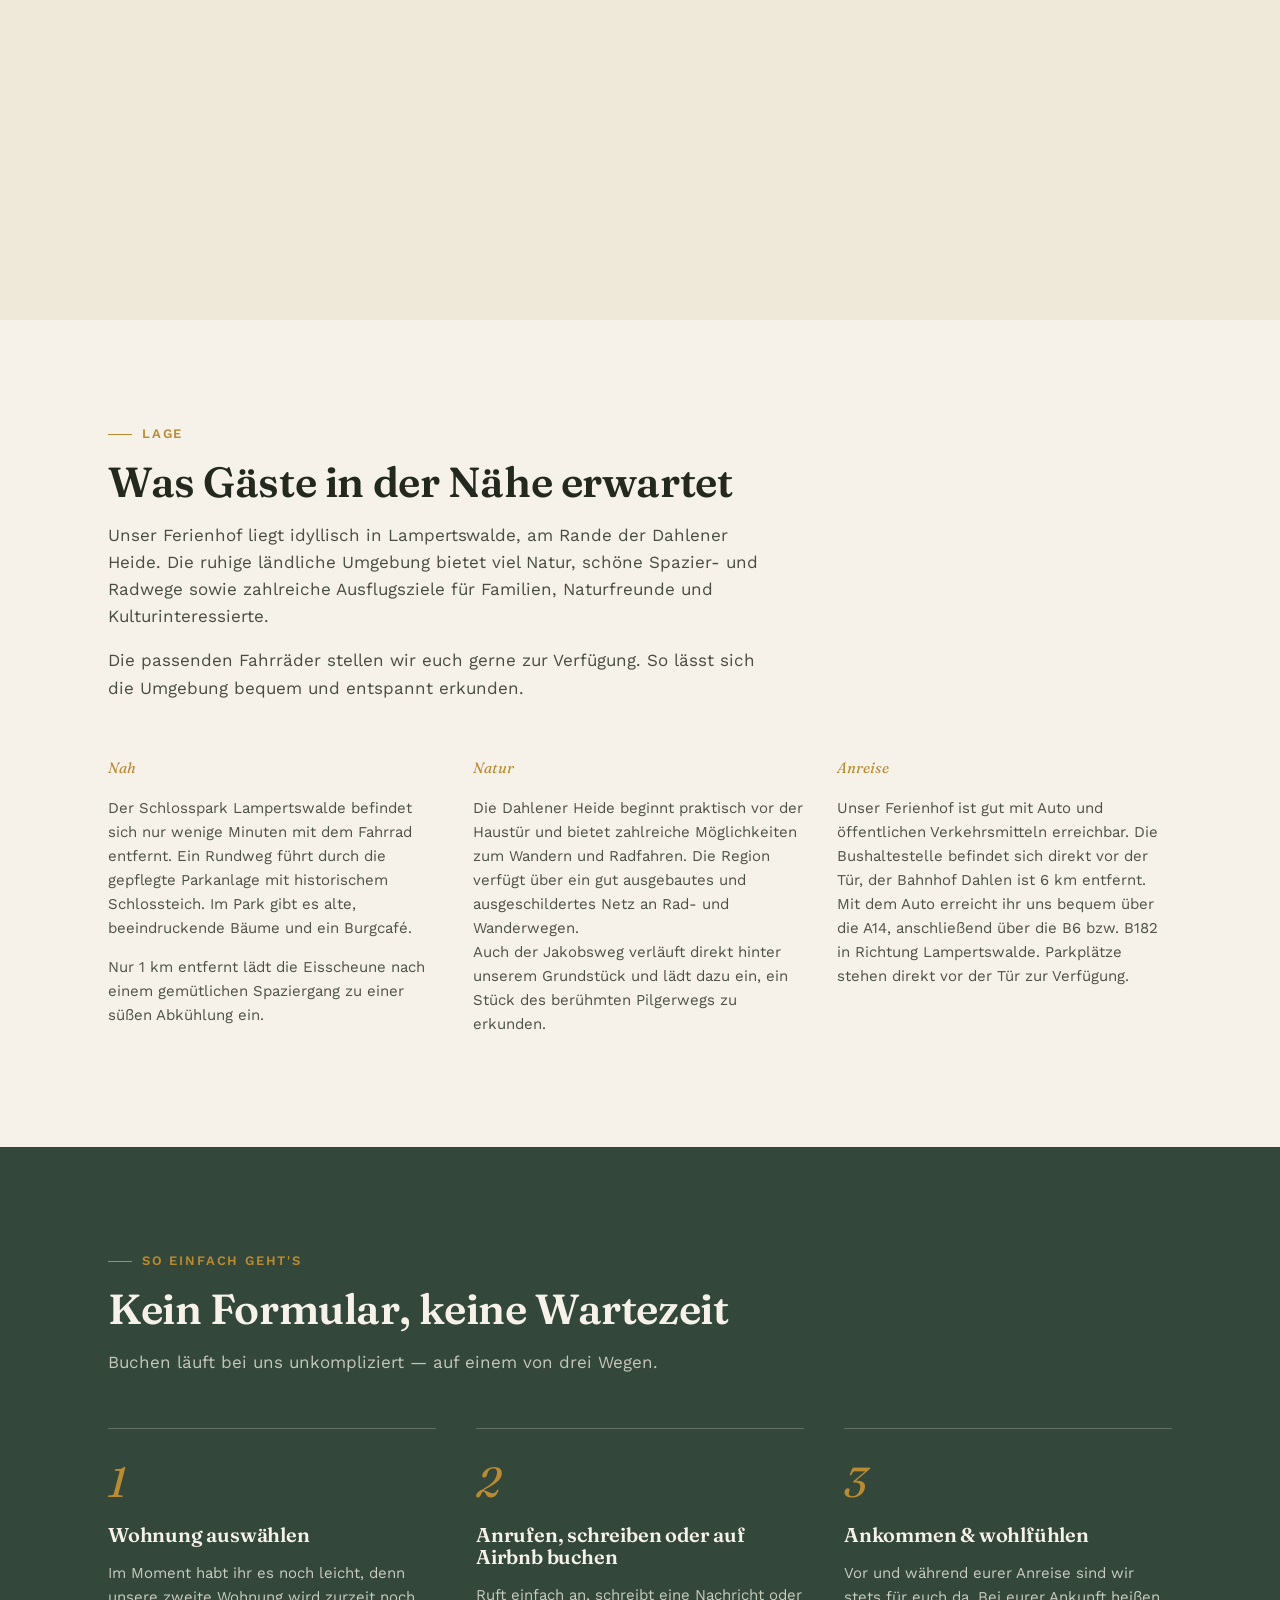
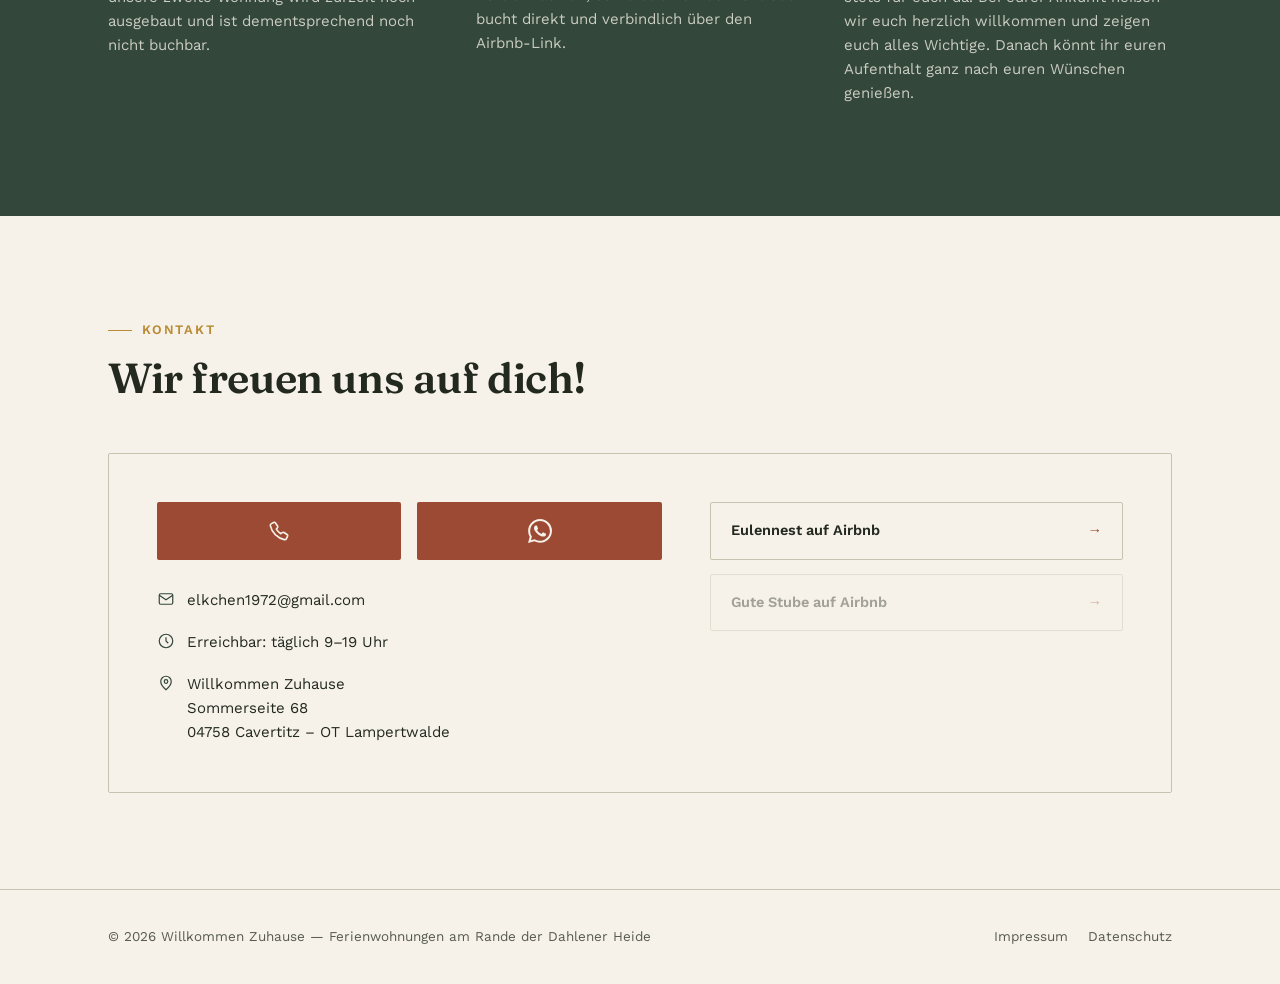
==== commit d67c3671: "Update index.html" ====
--- a/index.html
+++ b/index.html
@@ -243,7 +243,7 @@
         <span class="num">Natur</span>
         <!--<h3>Dahlener Heide & Radwege</h3>-->
         <p>Die Dahlener Heide beginnt praktisch vor der Haustür und bietet zahlreiche Möglichkeiten zum Wandern und Radfahren.
-          Die Region verfügt über ein gut ausgebautes und ausgeschildertes Netz an Rad- und Wanderwegen.
+          Die Region verfügt über ein gut ausgebautes und ausgeschildertes Netz an Rad- und Wanderwegen.<br>
           Auch der Jakobsweg verläuft direkt hinter unserem Grundstück und lädt dazu ein, ein Stück des berühmten Pilgerwegs zu erkunden.</p>
       </div>
       <div class="umgebung-item reveal">
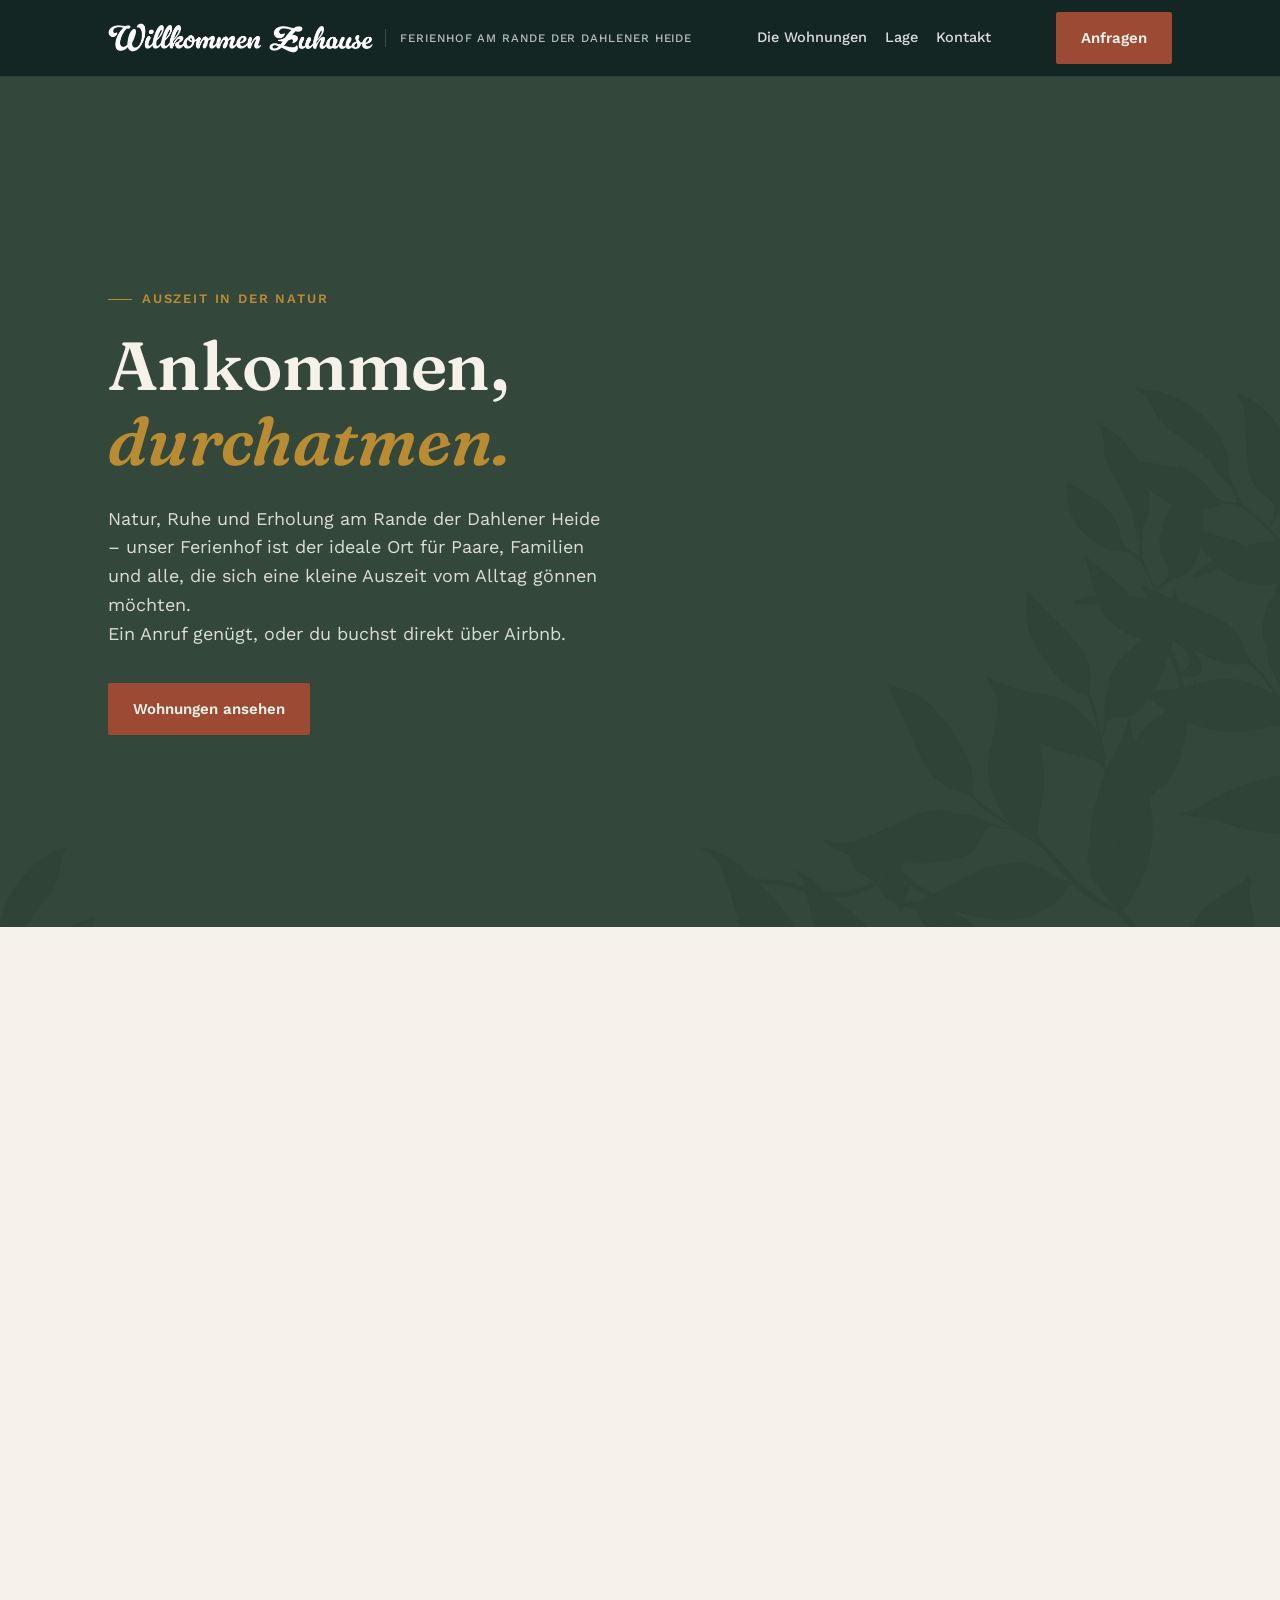
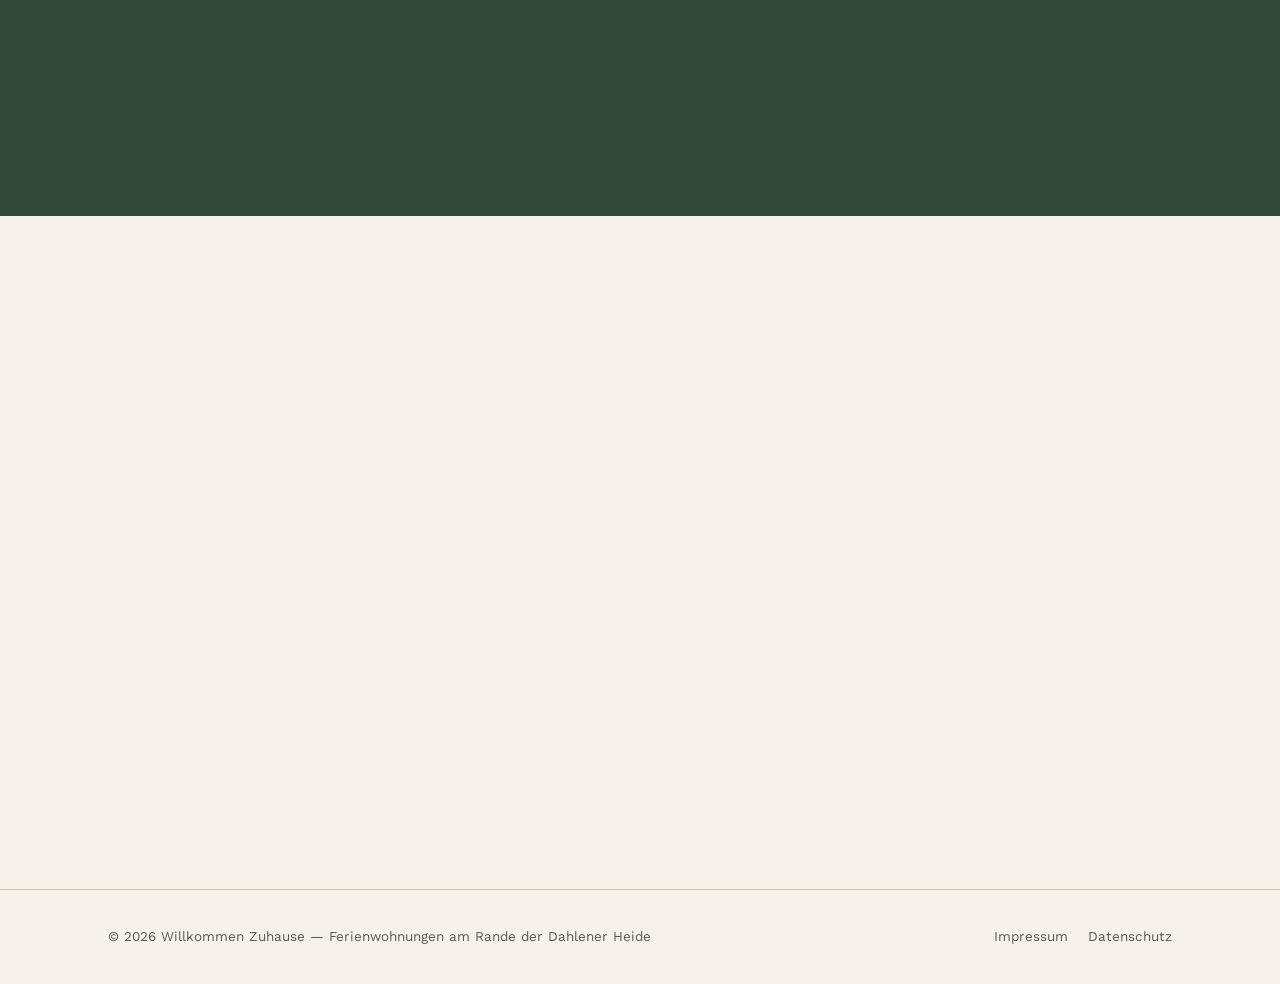
==== commit 2eef2fc5: "Replace placeholder images with actual images" ====
--- a/index.html
+++ b/index.html
@@ -120,8 +120,8 @@
       <article class="apt-card reveal">
       <div class="apt-grid">
         <div class="apt-gallery" data-gallery-id="apt1">
-          <a href="#" data-lightbox-index="0"><img src="https://picsum.photos/seed/wohnung1a/700/900" alt="Wohnzimmer Wohnung 1 — Platzhalterfoto, bitte ersetzen"></a>
-          <a href="#" data-lightbox-index="1"><img src="https://picsum.photos/seed/wohnung1b/500/440" alt="Küche Wohnung 1 — Platzhalterfoto, bitte ersetzen"></a>
+          <a href="#" data-lightbox-index="0"><img src="wohnküche-1_eulennest.jpg" alt="Wohnküche 1"></a>
+          <a href="#" data-lightbox-index="1"><img src="wohnküche-2_eulennest.jpg" alt="Wohnküche 2"></a>
           <a href="#" data-lightbox-index="2"><img src="https://picsum.photos/seed/wohnung1c/500/440" alt="Schlafzimmer Wohnung 1 — Platzhalterfoto, bitte ersetzen"></a>
         </div>
         <div class="apt-body">
@@ -364,8 +364,8 @@
   // alle weiteren sind zusätzliche Fotos, die NUR beim Durchswipen in der Lightbox erscheinen.
   var galleryImages = {
     apt1: [
-      "https://picsum.photos/seed/wohnung1a/1400/1000",
-      "https://picsum.photos/seed/wohnung1b/1400/1000",
+      "wohnküche-1_eulennest.jpg",
+      "wohnküche-2_eulennest.jpg",
       "https://picsum.photos/seed/wohnung1c/1400/1000",
       "https://picsum.photos/seed/wohnung1d/1400/1000",
       "https://picsum.photos/seed/wohnung1e/1400/1000",
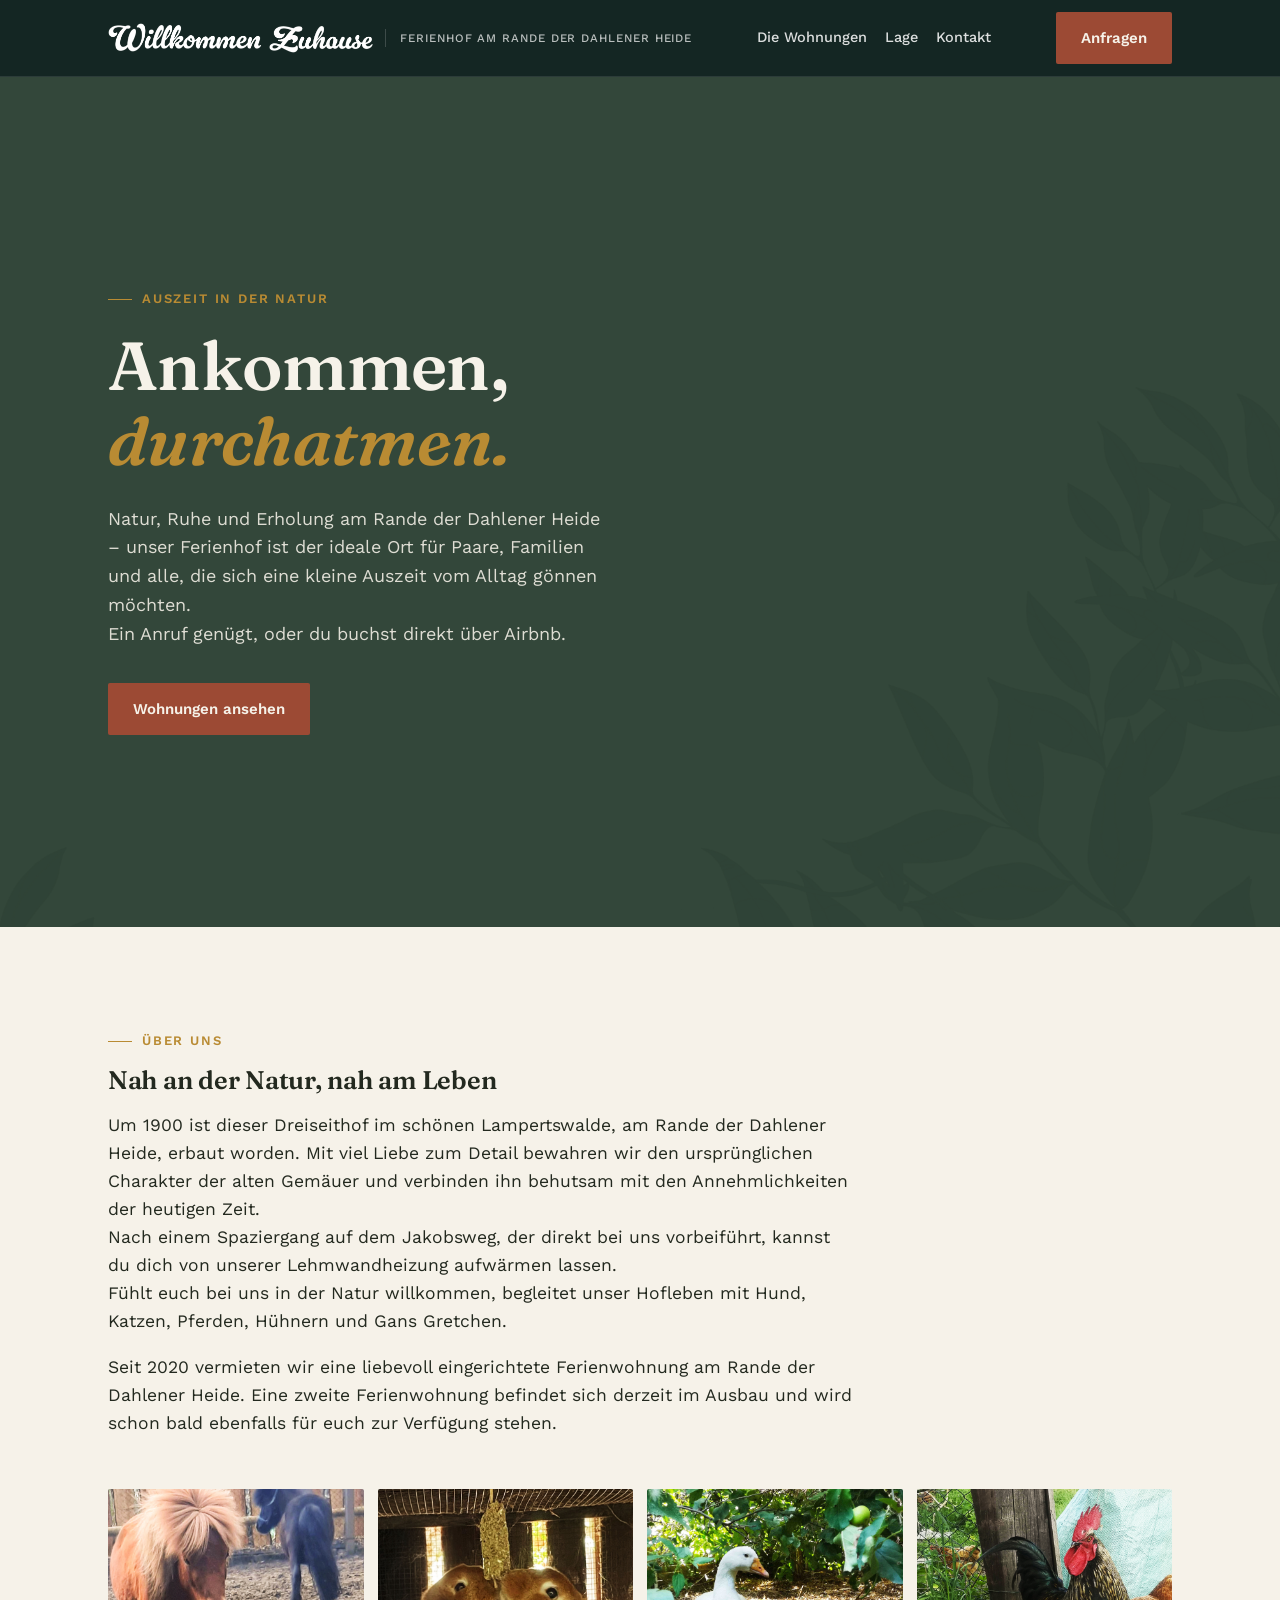
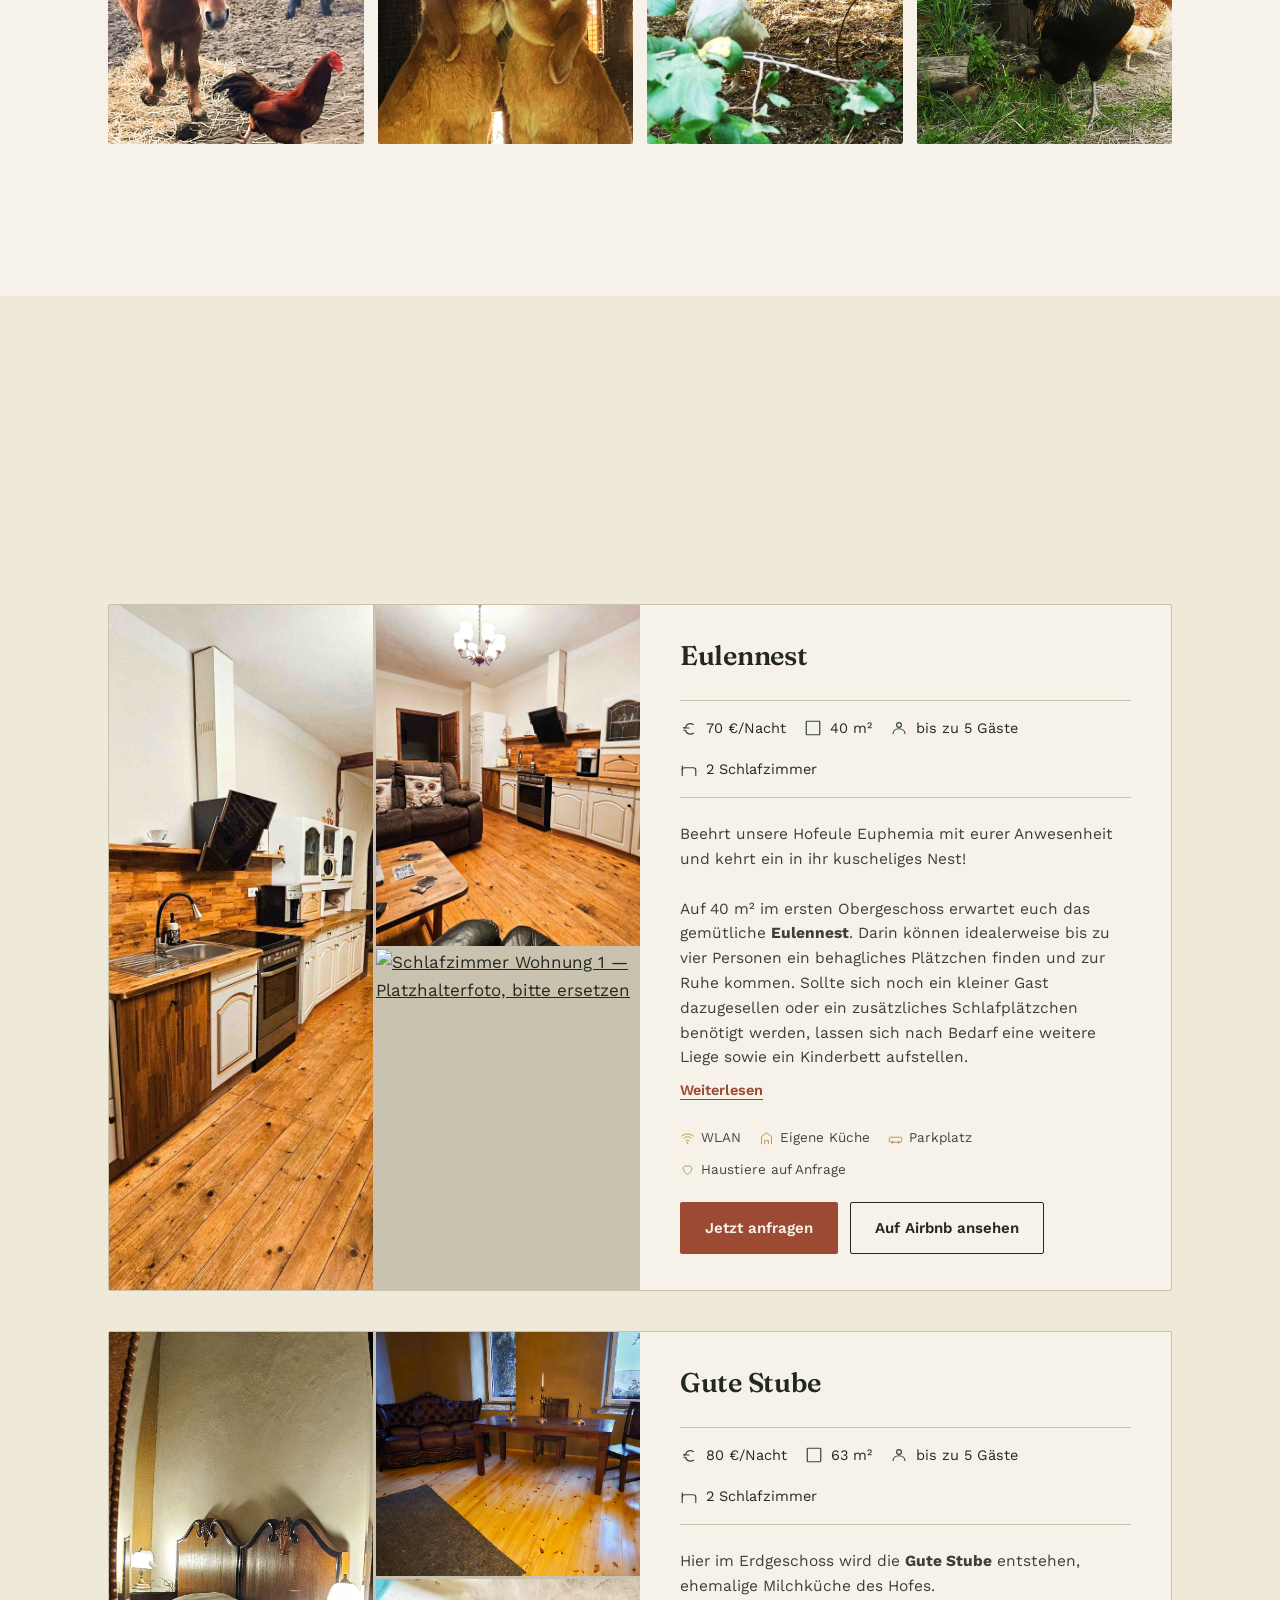
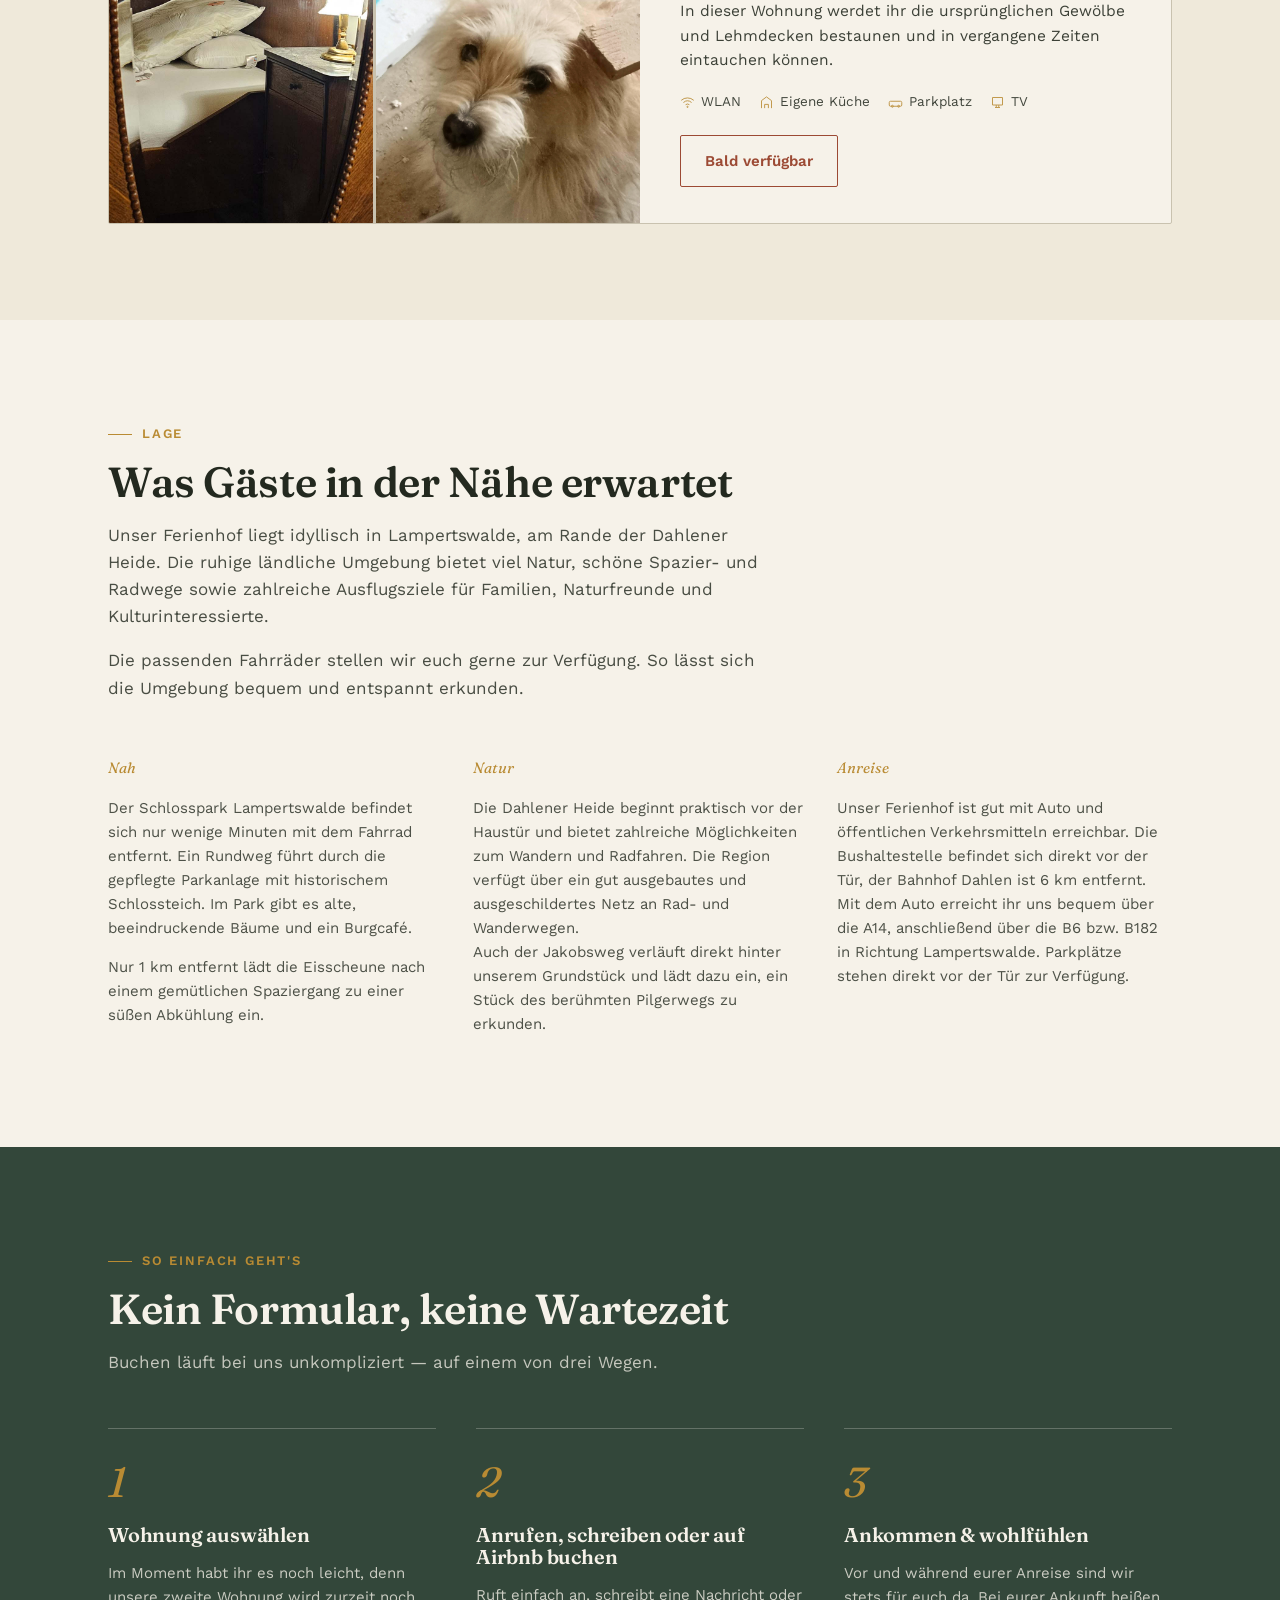
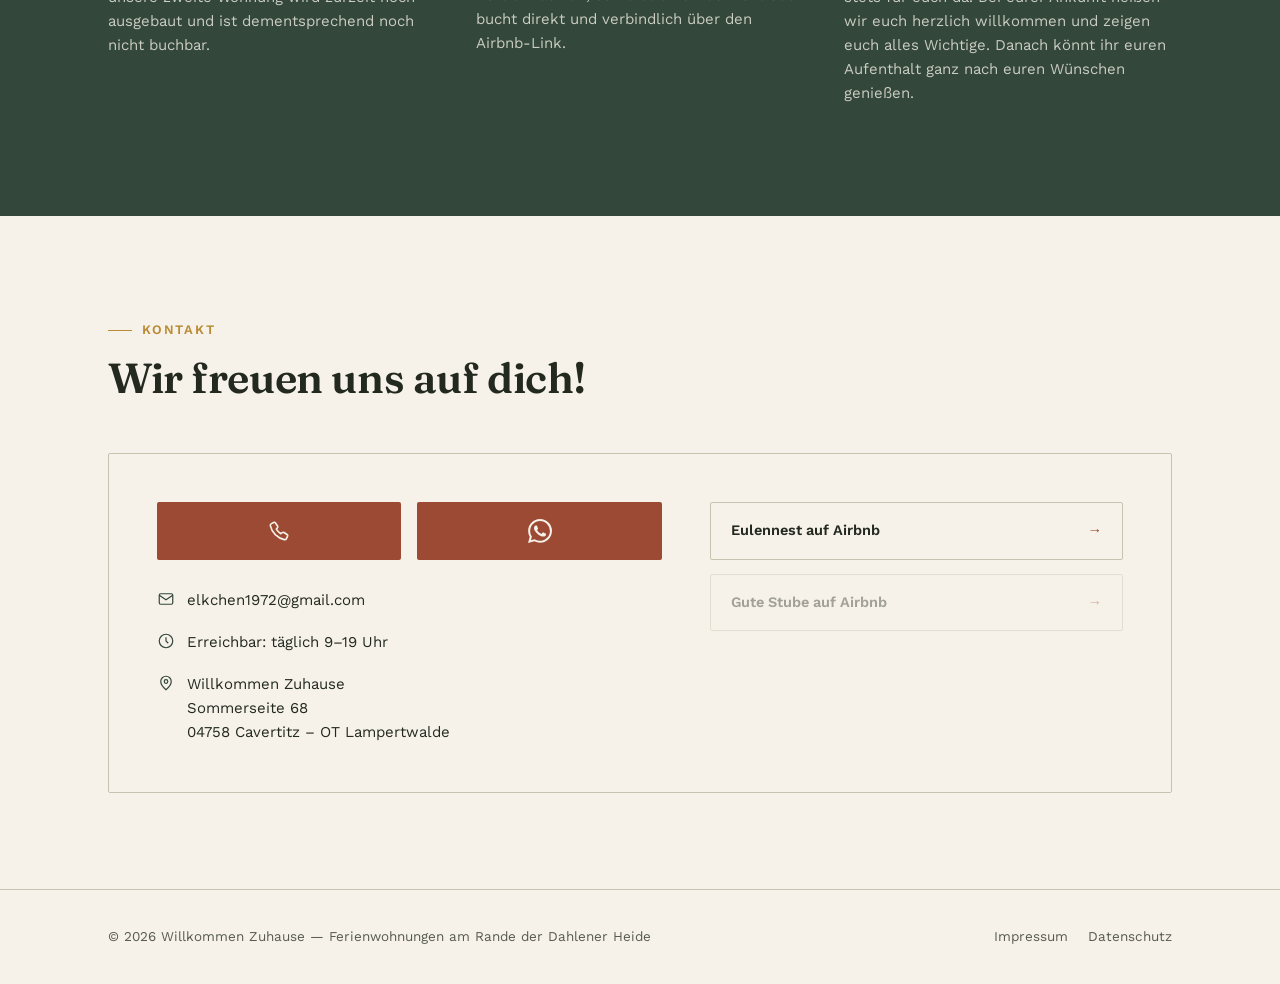
==== commit 4690d7b5: "Update apartment size from XX m² to 40 m²" ====
--- a/index.html
+++ b/index.html
@@ -135,7 +135,7 @@
   <path d="M5 12h7"/>
   <path d="M5 15h2.5c.7 2.95 3.2 5.25 6.5 5.25A7 7 0 0 0 18 19"/>
 </svg>70 €/Nacht</span>
-            <span class="apt-fact"><svg viewBox="0 0 24 24" fill="none" stroke-width="1.6"><rect x="3" y="3" width="18" height="18" rx="1"/></svg>[XX] m²</span>
+            <span class="apt-fact"><svg viewBox="0 0 24 24" fill="none" stroke-width="1.6"><rect x="3" y="3" width="18" height="18" rx="1"/></svg>40 m²</span>
             <span class="apt-fact"><svg viewBox="0 0 24 24" fill="none" stroke-width="1.6"><circle cx="12" cy="8" r="3.2"/><path d="M4 20c0-4.4 3.6-7 8-7s8 2.6 8 7"/></svg>bis zu 5 Gäste</span>
             <span class="apt-fact"><svg viewBox="0 0 24 24" fill="none" stroke-width="1.6"><path d="M3 18v-6a3 3 0 013-3h12a3 3 0 013 3v6"/><path d="M3 12V6M21 18v2M3 18v2"/></svg>2 Schlafzimmer</span>
           </div>
